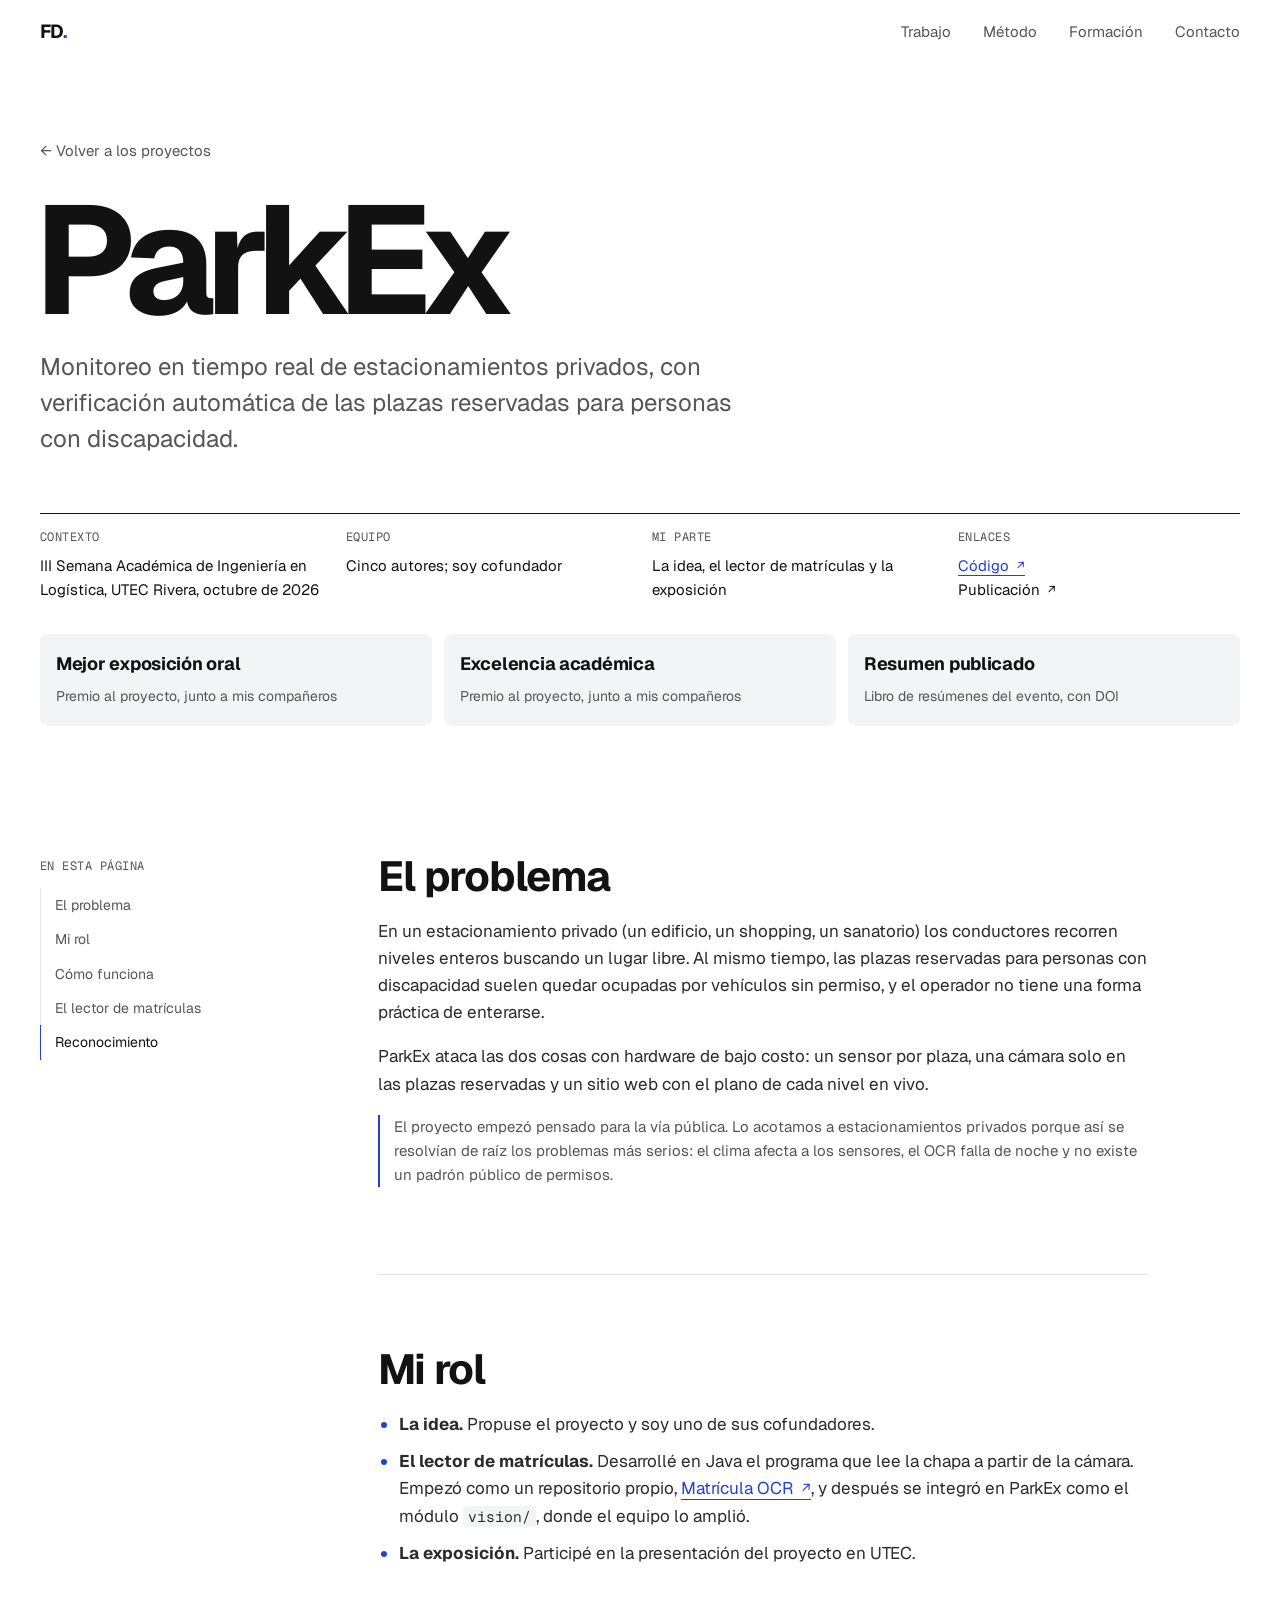
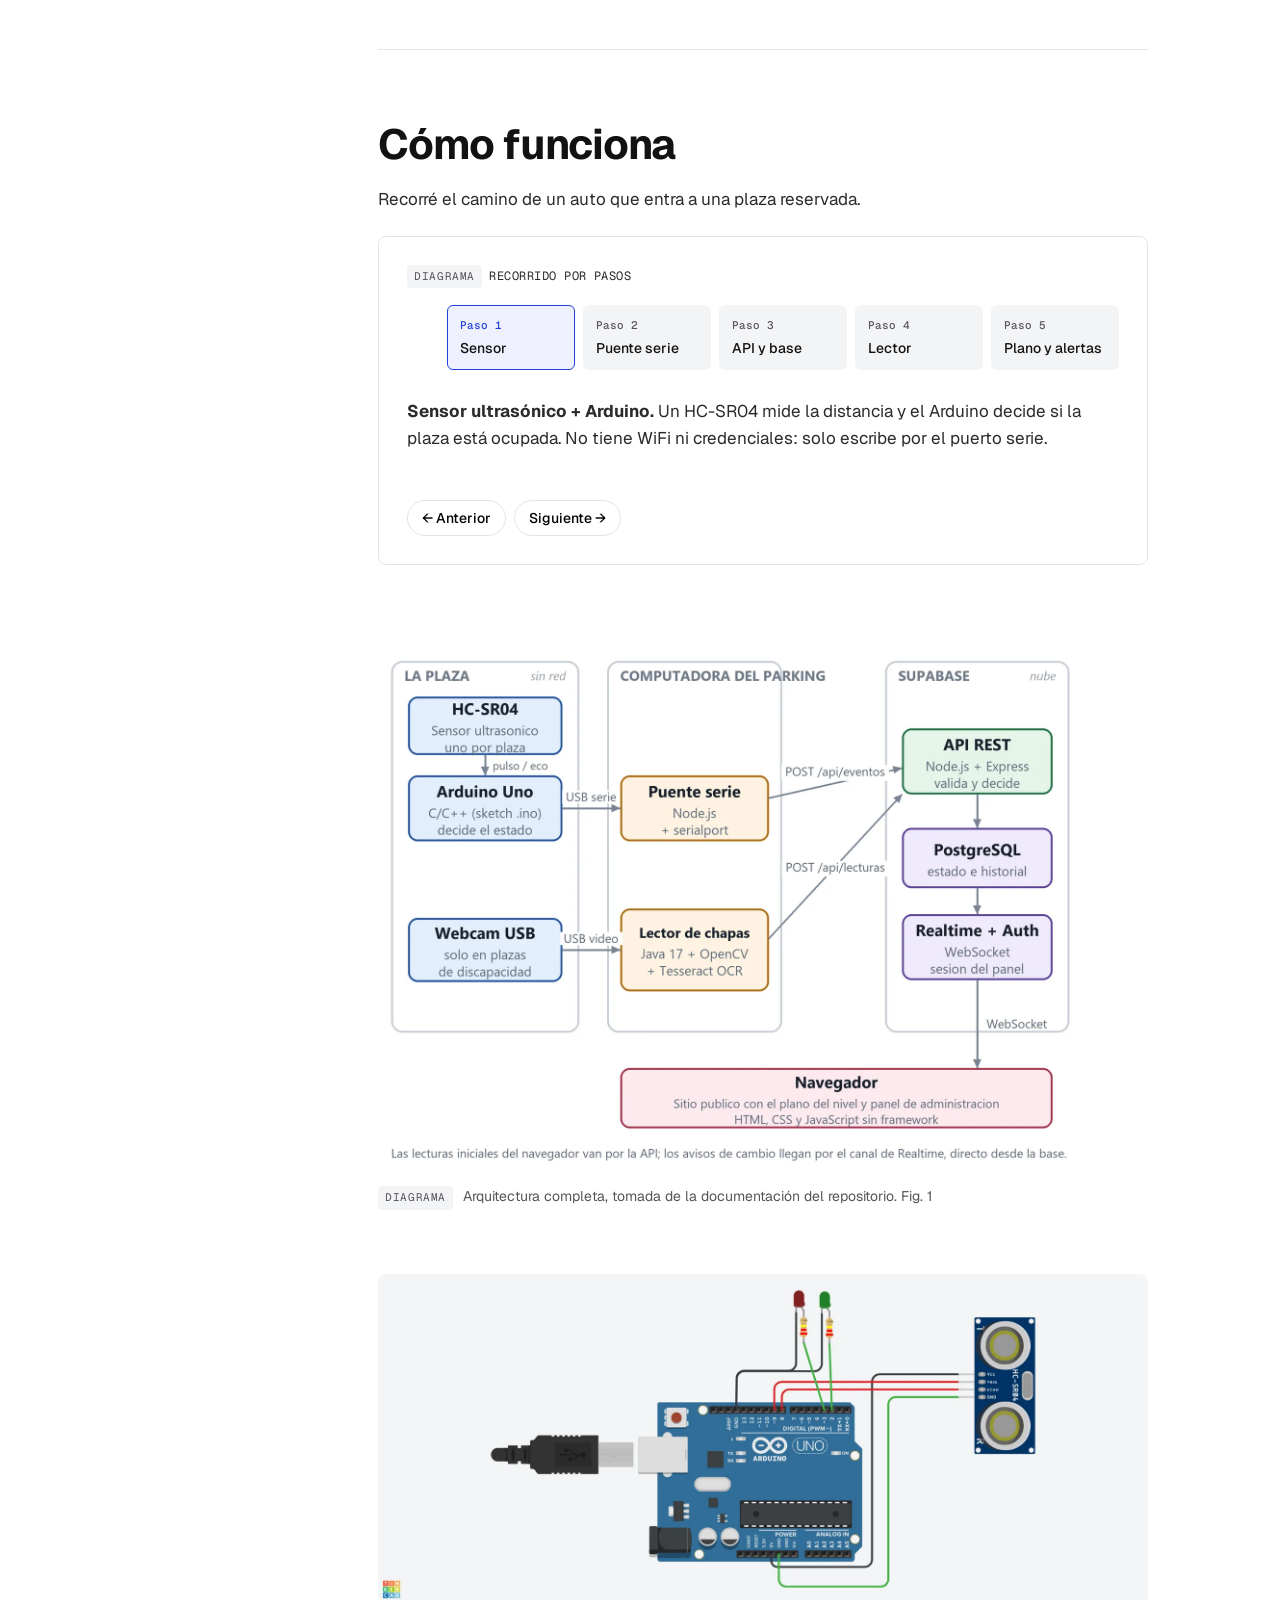
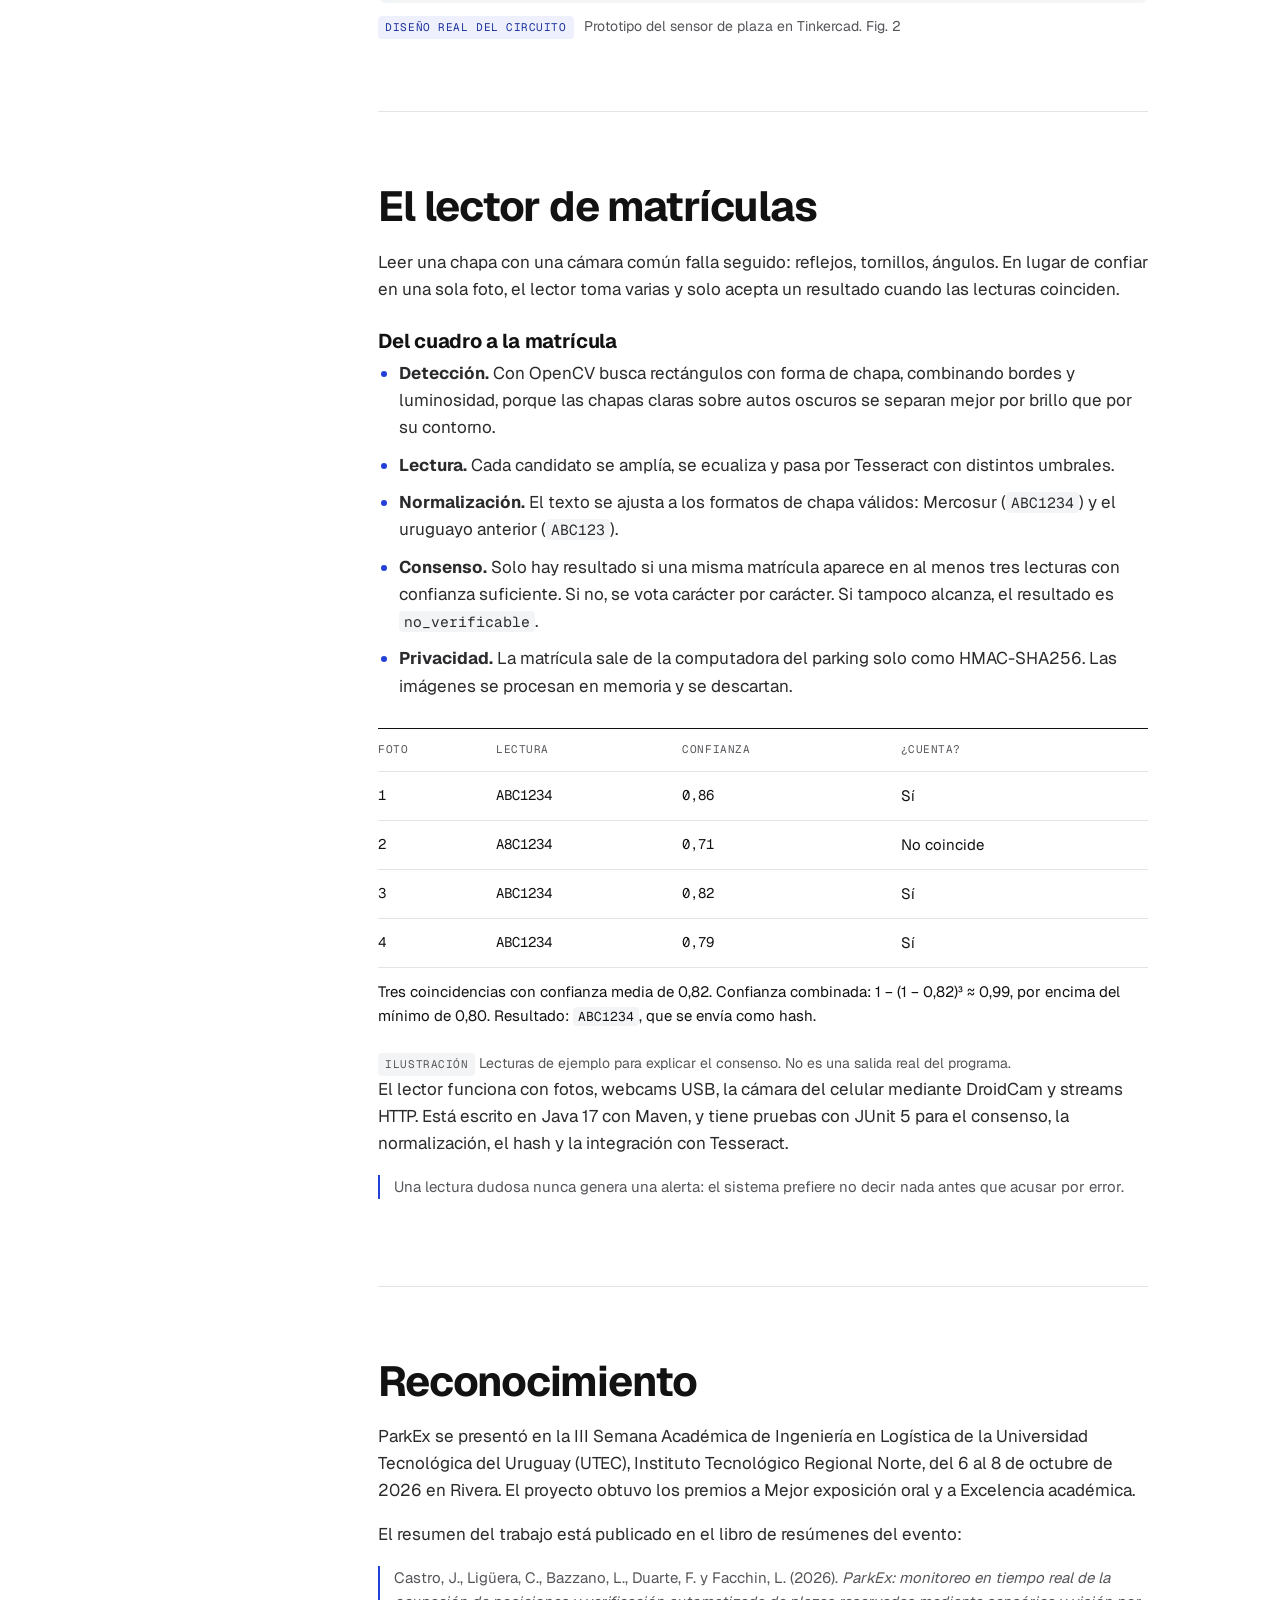
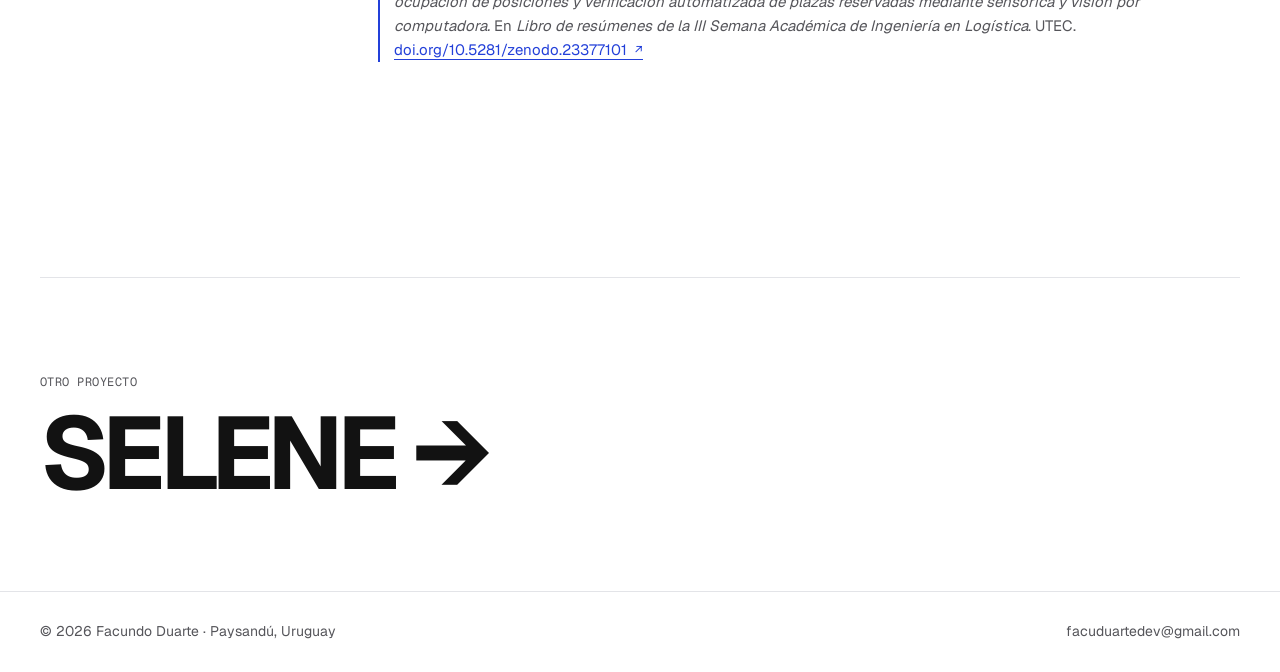
==== parkex/index.html @ a527d96a "Rediseño del portfolio con dirección "Estudio" - Portada nueva en blanco, tipografía Geist y acento " ====
<!doctype html>
<html lang="es">
<head>
  <meta charset="utf-8">
  <meta name="viewport" content="width=device-width, initial-scale=1">
  <title>ParkEx — Caso de estudio · Facundo Duarte</title>
  <meta name="description" content="ParkEx: monitoreo en tiempo real de estacionamientos y verificación de plazas reservadas con visión por computadora. Premiado en la III Semana Académica de Ingeniería en Logística de UTEC.">
  <link rel="canonical" href="https://facuduarte-dev.github.io/parkex/">
  <meta name="theme-color" content="#ffffff">

  <meta property="og:type" content="article">
  <meta property="og:locale" content="es_UY">
  <meta property="og:site_name" content="Facundo Duarte">
  <meta property="og:title" content="ParkEx — Caso de estudio">
  <meta property="og:description" content="Del sensor de la plaza al plano en vivo, con un lector de matrículas que no guarda matrículas.">
  <meta property="og:url" content="https://facuduarte-dev.github.io/parkex/">
  <meta property="og:image" content="https://facuduarte-dev.github.io/assets/img/og-image.jpg">
  <meta property="og:image:width" content="1200">
  <meta property="og:image:height" content="630">
  <meta name="twitter:card" content="summary_large_image">

  <link rel="icon" href="../assets/favicon.svg" type="image/svg+xml">
  <link rel="preconnect" href="https://fonts.googleapis.com">
  <link rel="preconnect" href="https://fonts.gstatic.com" crossorigin>
  <link rel="stylesheet" href="https://fonts.googleapis.com/css2?family=Geist:wght@400;500;700&family=Geist+Mono&display=swap">
  <link rel="stylesheet" href="../assets/css/estilos.css">
</head>
<body>
  <a class="saltar" href="#contenido">Saltar al contenido</a>

  <header class="cabecera">
    <div class="contenedor">
      <a class="marca" href="../" aria-label="Facundo Duarte, inicio">FD<span>.</span></a>
      <nav class="nav" aria-label="Principal">
        <a href="../#trabajo">Trabajo</a>
        <a href="../#metodo" class="opcional">Método</a>
        <a href="../#formacion" class="opcional">Formación</a>
        <a href="../#contacto">Contacto</a>
      </nav>
    </div>
  </header>

  <main id="contenido">
    <section class="caso-portada contenedor" aria-labelledby="titulo">
      <a class="volver" href="../#trabajo">← Volver a los proyectos</a>
      <h1 id="titulo">ParkEx</h1>
      <p class="bajada">Monitoreo en tiempo real de estacionamientos privados, con verificación automática de las plazas reservadas para personas con discapacidad.</p>

      <dl class="ficha">
        <div><dt class="mono">Contexto</dt><dd>III Semana Académica de Ingeniería en Logística, UTEC Rivera, octubre de 2026</dd></div>
        <div><dt class="mono">Equipo</dt><dd>Cinco autores; soy cofundador</dd></div>
        <div><dt class="mono">Mi parte</dt><dd>La idea, el lector de matrículas y la exposición</dd></div>
        <div><dt class="mono">Enlaces</dt><dd><a class="enlace enlace-acento externo" href="https://github.com/facuduarte-dev/ParkEx" rel="noopener">Código</a><br><a class="enlace externo" href="https://doi.org/10.5281/zenodo.23377101" rel="noopener">Publicación</a></dd></div>
      </dl>

      <div class="premios">
        <div><strong>Mejor exposición oral</strong><span>Premio al proyecto, junto a mis compañeros</span></div>
        <div><strong>Excelencia académica</strong><span>Premio al proyecto, junto a mis compañeros</span></div>
        <div><strong>Resumen publicado</strong><span>Libro de resúmenes del evento, con DOI</span></div>
      </div>
    </section>

    <div class="contenedor cuerpo seccion">
      <nav class="indice" aria-label="En esta página">
        <span class="mono">En esta página</span>
        <ol>
          <li><a href="#problema">El problema</a></li>
          <li><a href="#rol">Mi rol</a></li>
          <li><a href="#sistema">Cómo funciona</a></li>
          <li><a href="#lector">El lector de matrículas</a></li>
          <li><a href="#reconocimiento">Reconocimiento</a></li>
        </ol>
      </nav>

      <div class="texto">
        <section id="problema" aria-labelledby="h-problema">
          <h2 id="h-problema">El problema</h2>
          <p>En un estacionamiento privado (un edificio, un shopping, un sanatorio) los conductores recorren niveles enteros buscando un lugar libre. Al mismo tiempo, las plazas reservadas para personas con discapacidad suelen quedar ocupadas por vehículos sin permiso, y el operador no tiene una forma práctica de enterarse.</p>
          <p>ParkEx ataca las dos cosas con hardware de bajo costo: un sensor por plaza, una cámara solo en las plazas reservadas y un sitio web con el plano de cada nivel en vivo.</p>
          <p class="nota">El proyecto empezó pensado para la vía pública. Lo acotamos a estacionamientos privados porque así se resolvían de raíz los problemas más serios: el clima afecta a los sensores, el OCR falla de noche y no existe un padrón público de permisos.</p>
        </section>

        <section id="rol" aria-labelledby="h-rol">
          <h2 id="h-rol">Mi rol</h2>
          <ul>
            <li><strong>La idea.</strong> Propuse el proyecto y soy uno de sus cofundadores.</li>
            <li><strong>El lector de matrículas.</strong> Desarrollé en Java el programa que lee la chapa a partir de la cámara. Empezó como un repositorio propio, <a class="enlace enlace-acento externo" href="https://github.com/facuduarte-dev/matricula-ocr" rel="noopener">Matrícula OCR</a>, y después se integró en ParkEx como el módulo <code>vision/</code>, donde el equipo lo amplió.</li>
            <li><strong>La exposición.</strong> Participé en la presentación del proyecto en UTEC.</li>
          </ul>
        </section>

        <section id="sistema" aria-labelledby="h-sistema">
          <h2 id="h-sistema">Cómo funciona</h2>
          <p>Recorré el camino de un auto que entra a una plaza reservada.</p>

          <div class="recorrido" data-recorrido>
            <p class="mono" style="margin:0 0 12px"><span class="tipo">Diagrama</span> Recorrido por pasos</p>
            <ol class="recorrido-pasos">
              <li><button type="button" aria-pressed="true"><span>Paso 1</span>Sensor</button></li>
              <li><button type="button" aria-pressed="false"><span>Paso 2</span>Puente serie</button></li>
              <li><button type="button" aria-pressed="false"><span>Paso 3</span>API y base</button></li>
              <li><button type="button" aria-pressed="false"><span>Paso 4</span>Lector</button></li>
              <li><button type="button" aria-pressed="false"><span>Paso 5</span>Plano y alertas</button></li>
            </ol>
            <div class="recorrido-detalle" aria-live="polite">
              <div><p><strong>Sensor ultrasónico + Arduino.</strong> Un HC-SR04 mide la distancia y el Arduino decide si la plaza está ocupada. No tiene WiFi ni credenciales: solo escribe por el puerto serie.</p></div>
              <div><p><strong>Puente serie (Node.js).</strong> Una computadora del parking traduce cada línea del Arduino en una petición a la API. Toda la conectividad vive en esa única máquina.</p></div>
              <div><p><strong>API y Supabase.</strong> Una API en Express valida el evento y lo guarda en PostgreSQL. Supabase Realtime avisa al instante a los navegadores conectados.</p></div>
              <div><p><strong>Lector de matrículas (Java).</strong> Si la plaza es reservada, la cámara toma varias fotos, el lector busca la chapa, comprueba el distintivo de discapacidad y reporta solo un hash de la matrícula y el resultado.</p></div>
              <div><p><strong>Plano en vivo y alertas.</strong> El plano SVG del nivel se repinta sin recargar la página. Si el vehículo no tiene distintivo, aparece una alerta para que la revise una persona: el sistema no sanciona.</p></div>
            </div>
            <div class="recorrido-control" hidden>
              <button type="button" data-anterior>← Anterior</button>
              <button type="button" data-siguiente>Siguiente →</button>
            </div>
          </div>

          <figure class="figura">
            <div class="marco">
              <img src="../assets/img/parkex-arquitectura.webp" width="1600" height="1130" loading="lazy" alt="Diagrama de arquitectura de ParkEx con tres zonas: la plaza (sensor, Arduino y webcam), la computadora del parking (puente serie y lector de chapas) y Supabase (API REST, PostgreSQL, Realtime), conectadas al navegador.">
            </div>
            <figcaption><span class="tipo">Diagrama</span> Arquitectura completa, tomada de la documentación del repositorio. Fig. 1</figcaption>
          </figure>

          <figure class="figura">
            <div class="marco">
              <img src="../assets/img/parkex-tinkercad.webp" width="1600" height="684" loading="lazy" alt="Circuito en Tinkercad: un Arduino Uno conectado a un sensor ultrasónico HC-SR04 y a dos LED, uno rojo y uno verde.">
            </div>
            <figcaption><span class="tipo tipo-real">Diseño real del circuito</span> Prototipo del sensor de plaza en Tinkercad. Fig. 2</figcaption>
          </figure>
          <!-- Fotos reales del prototipo y de la exposición: pendientes de elegir con Facundo. -->
        </section>

        <section id="lector" aria-labelledby="h-lector">
          <h2 id="h-lector">El lector de matrículas</h2>
          <p>Leer una chapa con una cámara común falla seguido: reflejos, tornillos, ángulos. En lugar de confiar en una sola foto, el lector toma varias y solo acepta un resultado cuando las lecturas coinciden.</p>

          <h3>Del cuadro a la matrícula</h3>
          <ul>
            <li><strong>Detección.</strong> Con OpenCV busca rectángulos con forma de chapa, combinando bordes y luminosidad, porque las chapas claras sobre autos oscuros se separan mejor por brillo que por su contorno.</li>
            <li><strong>Lectura.</strong> Cada candidato se amplía, se ecualiza y pasa por Tesseract con distintos umbrales.</li>
            <li><strong>Normalización.</strong> El texto se ajusta a los formatos de chapa válidos: Mercosur (<code>ABC1234</code>) y el uruguayo anterior (<code>ABC123</code>).</li>
            <li><strong>Consenso.</strong> Solo hay resultado si una misma matrícula aparece en al menos tres lecturas con confianza suficiente. Si no, se vota carácter por carácter. Si tampoco alcanza, el resultado es <code>no_verificable</code>.</li>
            <li><strong>Privacidad.</strong> La matrícula sale de la computadora del parking solo como HMAC-SHA256. Las imágenes se procesan en memoria y se descartan.</li>
          </ul>

          <div class="desplazable">
            <table class="tabla">
              <caption><span class="tipo">Ilustración</span> Lecturas de ejemplo para explicar el consenso. No es una salida real del programa.</caption>
              <thead><tr><th>Foto</th><th>Lectura</th><th>Confianza</th><th>¿Cuenta?</th></tr></thead>
              <tbody>
                <tr><td class="num">1</td><td class="num">ABC1234</td><td class="num">0,86</td><td>Sí</td></tr>
                <tr><td class="num">2</td><td class="num">A8C1234</td><td class="num">0,71</td><td>No coincide</td></tr>
                <tr><td class="num">3</td><td class="num">ABC1234</td><td class="num">0,82</td><td>Sí</td></tr>
                <tr><td class="num">4</td><td class="num">ABC1234</td><td class="num">0,79</td><td>Sí</td></tr>
                <tr><td colspan="4">Tres coincidencias con confianza media de 0,82. Confianza combinada: 1 − (1 − 0,82)³ ≈ 0,99, por encima del mínimo de 0,80. Resultado: <code>ABC1234</code>, que se envía como hash.</td></tr>
              </tbody>
            </table>
          </div>

          <p>El lector funciona con fotos, webcams USB, la cámara del celular mediante DroidCam y streams HTTP. Está escrito en Java 17 con Maven, y tiene pruebas con JUnit 5 para el consenso, la normalización, el hash y la integración con Tesseract.</p>
          <p class="nota">Una lectura dudosa nunca genera una alerta: el sistema prefiere no decir nada antes que acusar por error.</p>
        </section>

        <section id="reconocimiento" aria-labelledby="h-reconocimiento">
          <h2 id="h-reconocimiento">Reconocimiento</h2>
          <p>ParkEx se presentó en la III Semana Académica de Ingeniería en Logística de la Universidad Tecnológica del Uruguay (UTEC), Instituto Tecnológico Regional Norte, del 6 al 8 de octubre de 2026 en Rivera. El proyecto obtuvo los premios a Mejor exposición oral y a Excelencia académica.</p>
          <p>El resumen del trabajo está publicado en el libro de resúmenes del evento:</p>
          <p class="nota">Castro, J., Ligüera, C., Bazzano, L., Duarte, F. y Facchin, L. (2026). <em>ParkEx: monitoreo en tiempo real de la ocupación de posiciones y verificación automatizada de plazas reservadas mediante sensórica y visión por computadora.</em> En <em>Libro de resúmenes de la III Semana Académica de Ingeniería en Logística</em>. UTEC. <a class="enlace enlace-acento externo" href="https://doi.org/10.5281/zenodo.23377101" rel="noopener">doi.org/10.5281/zenodo.23377101</a></p>
        </section>
      </div>
    </div>

    <div class="contenedor">
      <a class="siguiente" href="../selene/">
        <span class="mono">Otro proyecto</span>
        <strong>SELENE →</strong>
      </a>
    </div>
  </main>

  <footer class="pie">
    <div class="contenedor">
      <span>© <span id="anio">2026</span> Facundo Duarte · Paysandú, Uruguay</span>
      <a class="enlace" href="mailto:facuduartedev@gmail.com">facuduartedev@gmail.com</a>
    </div>
  </footer>

  <script src="../assets/js/main.js" defer></script>
</body>
</html>
---- assets/css/estilos.css ----
/* Portfolio de Facundo Duarte — dirección "Estudio".
   Blanco, tipografía grotesca fuerte, un solo acento (cobalto). */

:root {
  --papel: #ffffff;
  --gris-claro: #f3f4f6;
  --filete: #e3e4e8;
  --texto-2: #55555a;
  --tinta: #121212;
  --acento: #2340d9;
  --acento-suave: #eef1fd;

  --sans: "Geist", ui-sans-serif, system-ui, -apple-system, "Segoe UI", sans-serif;
  --mono: "Geist Mono", ui-monospace, "SFMono-Regular", Consolas, monospace;

  --ancho: 1240px;
  --gutter: clamp(16px, 4vw, 40px);
  --radio: 8px;
  --rapido: 160ms;
}

*, *::before, *::after { box-sizing: border-box; }
html { -webkit-text-size-adjust: 100%; scroll-padding-top: 88px; }
@media (prefers-reduced-motion: no-preference) { html { scroll-behavior: smooth; } }

body {
  margin: 0;
  background: var(--papel);
  color: var(--tinta);
  font: 400 17px/1.6 var(--sans);
  text-rendering: optimizeLegibility;
  -webkit-font-smoothing: antialiased;
}

img { display: block; max-width: 100%; height: auto; }
a { color: inherit; }
p { margin: 0 0 1em; }
h1, h2, h3 { margin: 0; font-weight: 700; letter-spacing: -0.03em; line-height: 1.05; }
ul { margin: 0; padding: 0; }

:focus-visible { outline: 2px solid var(--acento); outline-offset: 3px; border-radius: 2px; }

.saltar {
  position: absolute; left: var(--gutter); top: -60px; z-index: 50;
  background: var(--tinta); color: #fff; padding: 10px 14px; border-radius: var(--radio);
  text-decoration: none; font-size: 14px;
}
.saltar:focus { top: 12px; }

.visualmente-oculto {
  position: absolute !important; width: 1px; height: 1px; padding: 0; margin: -1px;
  overflow: hidden; clip: rect(0 0 0 0); white-space: nowrap; border: 0;
}

.contenedor { width: min(var(--ancho), 100% - 2 * var(--gutter)); margin-inline: auto; }

/* ---------- Etiquetas y enlaces ---------- */

.mono { font-family: var(--mono); font-size: 12px; letter-spacing: 0.04em; text-transform: uppercase; color: var(--texto-2); }

.enlace {
  text-decoration: none;
  background: linear-gradient(currentColor, currentColor) 0 100% / 0 1px no-repeat;
  transition: background-size var(--rapido) ease, color var(--rapido) ease;
  padding-bottom: 1px;
}
.enlace:hover, .enlace:focus-visible { background-size: 100% 1px; color: var(--acento); }
.enlace-acento { color: var(--acento); background-size: 100% 1px; }
.externo::after { content: " ↗"; font-family: var(--mono); font-size: 0.85em; }

.boton {
  display: inline-flex; align-items: center; gap: 10px;
  background: var(--tinta); color: #fff; text-decoration: none;
  font: 500 15px/1 var(--sans); padding: 14px 20px; border-radius: 999px; border: 0;
  cursor: pointer; transition: background-color var(--rapido) ease;
}
.boton:hover, .boton:focus-visible { background: var(--acento); }
.boton-claro { background: transparent; color: var(--tinta); box-shadow: inset 0 0 0 1px var(--filete); }
.boton-claro:hover, .boton-claro:focus-visible { background: var(--gris-claro); color: var(--tinta); }

/* Etiqueta que dice qué tipo de imagen es: captura real, diagrama, etc. */
.tipo {
  display: inline-block; font-family: var(--mono); font-size: 11px; letter-spacing: 0.05em;
  text-transform: uppercase; padding: 3px 7px; border-radius: 4px;
  background: var(--gris-claro); color: var(--texto-2);
}
.tipo-real { background: var(--acento-suave); color: #1a2f9e; }

/* ---------- Cabecera ---------- */

.cabecera {
  position: sticky; top: 0; z-index: 20;
  background: rgba(255, 255, 255, 0.92);
  backdrop-filter: saturate(1.4) blur(10px);
  border-bottom: 1px solid transparent;
  transition: border-color var(--rapido) ease;
}
.cabecera.con-borde { border-color: var(--filete); }
.cabecera .contenedor { display: flex; align-items: center; justify-content: space-between; height: 64px; }
.marca { font-weight: 700; letter-spacing: -0.04em; font-size: 19px; text-decoration: none; }
.marca span { color: var(--acento); }
.nav { display: flex; gap: clamp(14px, 3vw, 32px); font-size: 15px; }
.nav a { text-decoration: none; color: var(--texto-2); transition: color var(--rapido) ease; }
.nav a:hover, .nav a:focus-visible, .nav a[aria-current="page"] { color: var(--tinta); }

/* ---------- Portada ---------- */

.portada { padding-top: clamp(40px, 8vw, 96px); }
.portada h1 {
  font-size: clamp(64px, 15.5vw, 212px);
  line-height: 0.86; letter-spacing: -0.065em; font-weight: 700;
  margin-left: -0.04em;
}
.portada h1 .punto { color: var(--acento); }

.portada-pie {
  display: grid; grid-template-columns: minmax(0, 4fr) minmax(0, 8fr);
  gap: clamp(24px, 4vw, 56px); align-items: start;
  margin-top: clamp(28px, 4vw, 48px);
}
.bajada { font-size: clamp(18px, 1.6vw, 21px); line-height: 1.5; color: var(--texto-2); max-width: 30ch; }
.bajada strong { color: var(--tinta); font-weight: 500; }
.portada-acciones { display: flex; flex-wrap: wrap; gap: 10px; margin-top: 24px; }

.destacada { text-decoration: none; display: block; }
.destacada figure { margin: 0; }
.destacada .marco { overflow: hidden; border-radius: var(--radio); background: #0b0d12; }
.destacada img { width: 100%; aspect-ratio: 16 / 9; object-fit: cover; transition: transform 400ms ease; }
.destacada:hover img { transform: scale(1.015); }
.destacada figcaption {
  display: flex; justify-content: space-between; gap: 12px; flex-wrap: wrap;
  margin-top: 12px; align-items: center;
}
.destacada .ver { color: var(--acento); font-family: var(--mono); font-size: 12px; letter-spacing: 0.04em; text-transform: uppercase; }

/* ---------- Secciones ---------- */

.seccion { padding-block: clamp(72px, 10vw, 140px); }
.seccion + .seccion { border-top: 1px solid var(--filete); }
.seccion-cabeza {
  display: grid; grid-template-columns: minmax(0, 4fr) minmax(0, 8fr);
  gap: clamp(24px, 4vw, 56px); margin-bottom: clamp(40px, 6vw, 72px); align-items: baseline;
}
.seccion-cabeza h2 { font-size: clamp(36px, 5.2vw, 72px); }
.seccion-cabeza p { color: var(--texto-2); font-size: 18px; max-width: 52ch; margin: 0; }

/* ---------- Proyectos ---------- */

.proyecto {
  display: grid; grid-template-columns: minmax(0, 4fr) minmax(0, 8fr);
  gap: clamp(24px, 4vw, 56px); padding-block: clamp(36px, 5vw, 64px);
  border-top: 1px solid var(--filete);
}
.proyecto:first-of-type { border-top: 0; padding-top: 0; }
.proyecto-num { display: block; margin-bottom: 14px; }
.proyecto h3 { font-size: clamp(34px, 4.4vw, 60px); margin-bottom: 14px; }
.proyecto h3 a { text-decoration: none; }
.proyecto h3 a:hover { color: var(--acento); }
.proyecto .resumen { color: var(--texto-2); font-size: 18px; }
.datos { list-style: none; margin: 22px 0 26px; font-size: 15px; }
.datos li { display: grid; grid-template-columns: 92px 1fr; gap: 12px; padding: 8px 0; border-top: 1px solid var(--filete); }
.datos li:last-child { border-bottom: 1px solid var(--filete); }
.datos span:first-child { color: var(--texto-2); }
.acciones { display: flex; flex-wrap: wrap; gap: 8px 20px; font-size: 15px; }

.proyecto figure { margin: 0; }
.proyecto .marco { border-radius: var(--radio); overflow: hidden; background: var(--gris-claro); }
.proyecto .marco img { width: 100%; aspect-ratio: 16 / 10; object-fit: cover; }
.proyecto .marco.contener img { object-fit: contain; background: #fff; padding: 4%; }
.proyecto figcaption { display: flex; gap: 10px; align-items: center; flex-wrap: wrap; margin-top: 10px; font-size: 14px; color: var(--texto-2); }

.dupla { display: grid; grid-template-columns: minmax(0, 3fr) minmax(0, 1fr); gap: 12px; align-items: end; }
.dupla .marco img { aspect-ratio: auto; }

.otros { list-style: none; margin-top: clamp(40px, 6vw, 64px); border-top: 1px solid var(--tinta); }
.otros li {
  display: grid; grid-template-columns: minmax(0, 4fr) minmax(0, 6fr) auto;
  gap: 16px 24px; padding: 18px 0; border-bottom: 1px solid var(--filete); align-items: baseline;
}
.otros strong { font-weight: 500; font-size: 19px; letter-spacing: -0.01em; }
.otros span { color: var(--texto-2); font-size: 15px; }

/* ---------- Método ---------- */

.metodo { display: grid; grid-template-columns: repeat(2, minmax(0, 1fr)); gap: 0 clamp(24px, 4vw, 56px); }
.metodo article { padding: 26px 0; border-top: 1px solid var(--filete); }
.metodo h3 { font-size: 22px; letter-spacing: -0.02em; margin-bottom: 10px; }
.metodo p { color: var(--texto-2); margin: 0; }

.stack { margin-top: clamp(48px, 7vw, 88px); }
.stack h3 { font-size: 22px; letter-spacing: -0.02em; margin-bottom: 18px; }
.stack table { width: 100%; border-collapse: collapse; font-size: 16px; }
.stack th, .stack td { text-align: left; padding: 14px 12px 14px 0; border-top: 1px solid var(--filete); vertical-align: top; }
.stack th { font-weight: 500; width: 26%; }
.stack td:last-child { color: var(--texto-2); }

/* ---------- Formación ---------- */

.linea { list-style: none; border-top: 1px solid var(--tinta); }
.linea li {
  display: grid; grid-template-columns: minmax(0, 2fr) minmax(0, 5fr) minmax(0, 5fr);
  gap: 12px 24px; padding: 22px 0; border-bottom: 1px solid var(--filete);
}
.linea strong { font-weight: 500; font-size: 19px; letter-spacing: -0.01em; display: block; }
.linea p { color: var(--texto-2); margin: 0; font-size: 16px; }

/* ---------- Contacto ---------- */

.contacto h2 { font-size: clamp(44px, 9vw, 128px); letter-spacing: -0.06em; line-height: 0.92; }
.contacto h2 span { color: var(--acento); }
.contacto-fila { display: flex; flex-wrap: wrap; gap: 14px 28px; align-items: center; margin-top: clamp(28px, 4vw, 44px); font-size: 18px; }
.correo { font-size: clamp(20px, 2.6vw, 30px); font-weight: 500; letter-spacing: -0.02em; text-decoration: none; }
.correo:hover { color: var(--acento); }
.aviso { font-family: var(--mono); font-size: 12px; color: var(--acento); min-width: 7ch; }

.pie { border-top: 1px solid var(--filete); padding-block: 28px; font-size: 14px; color: var(--texto-2); }
.pie .contenedor { display: flex; justify-content: space-between; gap: 12px; flex-wrap: wrap; }

/* ---------- Casos de estudio ---------- */

.caso-portada { padding-top: clamp(32px, 6vw, 72px); }
.volver { font-size: 15px; text-decoration: none; color: var(--texto-2); }
.volver:hover { color: var(--acento); }
.caso-portada h1 { font-size: clamp(56px, 12vw, 168px); letter-spacing: -0.065em; line-height: 0.88; margin: 28px 0 22px -0.04em; }
.caso-portada .bajada { max-width: 46ch; font-size: clamp(19px, 1.9vw, 24px); }

.ficha {
  display: grid; grid-template-columns: repeat(4, minmax(0, 1fr)); gap: 0 24px;
  margin-top: clamp(32px, 5vw, 56px); border-top: 1px solid var(--tinta);
}
.ficha div { padding: 14px 0; }
.ficha dt { margin-bottom: 6px; }
.ficha dd { margin: 0; font-size: 15px; }

.figura { margin: clamp(32px, 5vw, 64px) 0 0; }
.figura .marco { border-radius: var(--radio); overflow: hidden; background: var(--gris-claro); }
.figura figcaption { display: flex; gap: 10px; align-items: baseline; flex-wrap: wrap; margin-top: 12px; font-size: 14px; color: var(--texto-2); }
.figura-doble { display: grid; grid-template-columns: repeat(2, minmax(0, 1fr)); gap: 12px; }

.cuerpo { display: grid; grid-template-columns: minmax(0, 3fr) minmax(0, 9fr); gap: clamp(24px, 4vw, 56px); }
.indice { position: sticky; top: 96px; align-self: start; font-size: 14px; }
.indice ol { list-style: none; padding: 0; margin: 12px 0 0; border-left: 1px solid var(--filete); }
.indice a { display: block; padding: 6px 0 6px 14px; margin-left: -1px; text-decoration: none; color: var(--texto-2); border-left: 1px solid transparent; transition: color var(--rapido) ease, border-color var(--rapido) ease; }
.indice a:hover, .indice a.activo { color: var(--tinta); border-color: var(--acento); }

.texto { max-width: 70ch; }
.texto section { padding-block: clamp(40px, 6vw, 72px); border-top: 1px solid var(--filete); }
.texto section:first-child { border-top: 0; padding-top: 0; }
.texto h2 { font-size: clamp(28px, 3.4vw, 42px); margin-bottom: 20px; }
.texto h3 { font-size: 20px; letter-spacing: -0.015em; margin: 28px 0 8px; }
.texto p, .texto li { color: #2b2b2e; }
.texto ul { padding-left: 1.2em; }
.texto li { margin-bottom: 0.6em; }
.texto li::marker { color: var(--acento); }
.texto .nota { font-size: 15px; color: var(--texto-2); border-left: 2px solid var(--acento); padding-left: 14px; }
.texto code { font-family: var(--mono); font-size: 0.86em; background: var(--gris-claro); padding: 1px 5px; border-radius: 4px; }

.tabla { width: 100%; border-collapse: collapse; font-size: 15px; margin-top: 18px; }
.tabla caption { text-align: left; caption-side: bottom; padding-top: 12px; font-size: 14px; color: var(--texto-2); }
.tabla th, .tabla td { text-align: left; padding: 12px 14px 12px 0; border-top: 1px solid var(--filete); vertical-align: top; }
.tabla thead th { font-family: var(--mono); font-size: 11px; letter-spacing: 0.05em; text-transform: uppercase; color: var(--texto-2); font-weight: 400; border-top: 1px solid var(--tinta); }
.tabla tbody tr { transition: background-color var(--rapido) ease; }
.tabla tbody tr:hover { background: var(--gris-claro); }
.tabla .num { font-family: var(--mono); font-size: 14px; white-space: nowrap; }
.desplazable { overflow-x: auto; }

/* Diagrama por pasos de ParkEx */
.recorrido { margin-top: 22px; border: 1px solid var(--filete); border-radius: var(--radio); padding: clamp(16px, 3vw, 28px); }
.recorrido-pasos { list-style: none; display: grid; grid-template-columns: repeat(5, minmax(0, 1fr)); gap: 8px; }
.recorrido-pasos button {
  width: 100%; height: 100%; text-align: left; font: 500 14px/1.3 var(--sans); color: var(--tinta);
  background: var(--gris-claro); border: 1px solid transparent; border-radius: 6px; padding: 12px; cursor: pointer;
  transition: background-color var(--rapido) ease, border-color var(--rapido) ease;
}
.recorrido-pasos button span { display: block; font-family: var(--mono); font-size: 11px; color: var(--texto-2); margin-bottom: 6px; }
.recorrido-pasos button[aria-pressed="true"] { background: var(--acento-suave); border-color: var(--acento); }
.recorrido-pasos button[aria-pressed="true"] span { color: var(--acento); }
.recorrido-detalle { margin-top: 18px; min-height: 5.2em; }
.recorrido-detalle p { margin: 0 0 6px; }
.recorrido-control { display: flex; gap: 8px; margin-top: 14px; }
.recorrido-control button { font: 500 14px/1 var(--sans); padding: 10px 14px; border-radius: 999px; border: 1px solid var(--filete); background: #fff; cursor: pointer; }
.recorrido-control button:hover { border-color: var(--tinta); }

.premios { display: grid; grid-template-columns: repeat(3, minmax(0, 1fr)); gap: 12px; margin-top: 18px; }
.premios div { background: var(--gris-claro); border-radius: var(--radio); padding: 16px; }
.premios strong { display: block; font-size: 18px; letter-spacing: -0.015em; margin-bottom: 4px; }
.premios span { font-size: 14px; color: var(--texto-2); }

.siguiente { display: block; text-decoration: none; padding-block: clamp(48px, 7vw, 96px); border-top: 1px solid var(--filete); }
.siguiente strong { display: block; font-size: clamp(40px, 8vw, 110px); letter-spacing: -0.06em; line-height: 0.95; margin-top: 10px; transition: color var(--rapido) ease; }
.siguiente:hover strong { color: var(--acento); }

/* ---------- Responsive ---------- */

@media (max-width: 900px) {
  .portada-pie, .seccion-cabeza, .proyecto, .cuerpo { grid-template-columns: minmax(0, 1fr); }
  .indice { display: none; }
  .metodo { grid-template-columns: minmax(0, 1fr); }
  .ficha { grid-template-columns: repeat(2, minmax(0, 1fr)); }
  .linea li { grid-template-columns: minmax(0, 1fr); gap: 4px; }
  .otros li { grid-template-columns: minmax(0, 1fr); gap: 4px; }
  .recorrido-pasos { grid-template-columns: repeat(2, minmax(0, 1fr)); }
  .premios { grid-template-columns: minmax(0, 1fr); }
  .bajada { max-width: 40ch; }
}

@media (max-width: 560px) {
  body { font-size: 16px; }
  .nav { gap: 14px; font-size: 14px; }
  .nav .opcional { display: none; }
  .figura-doble, .dupla { grid-template-columns: minmax(0, 1fr); }
  .stack th { width: 34%; }
}

@media print {
  .cabecera, .indice, .recorrido-control, .saltar { display: none; }
}
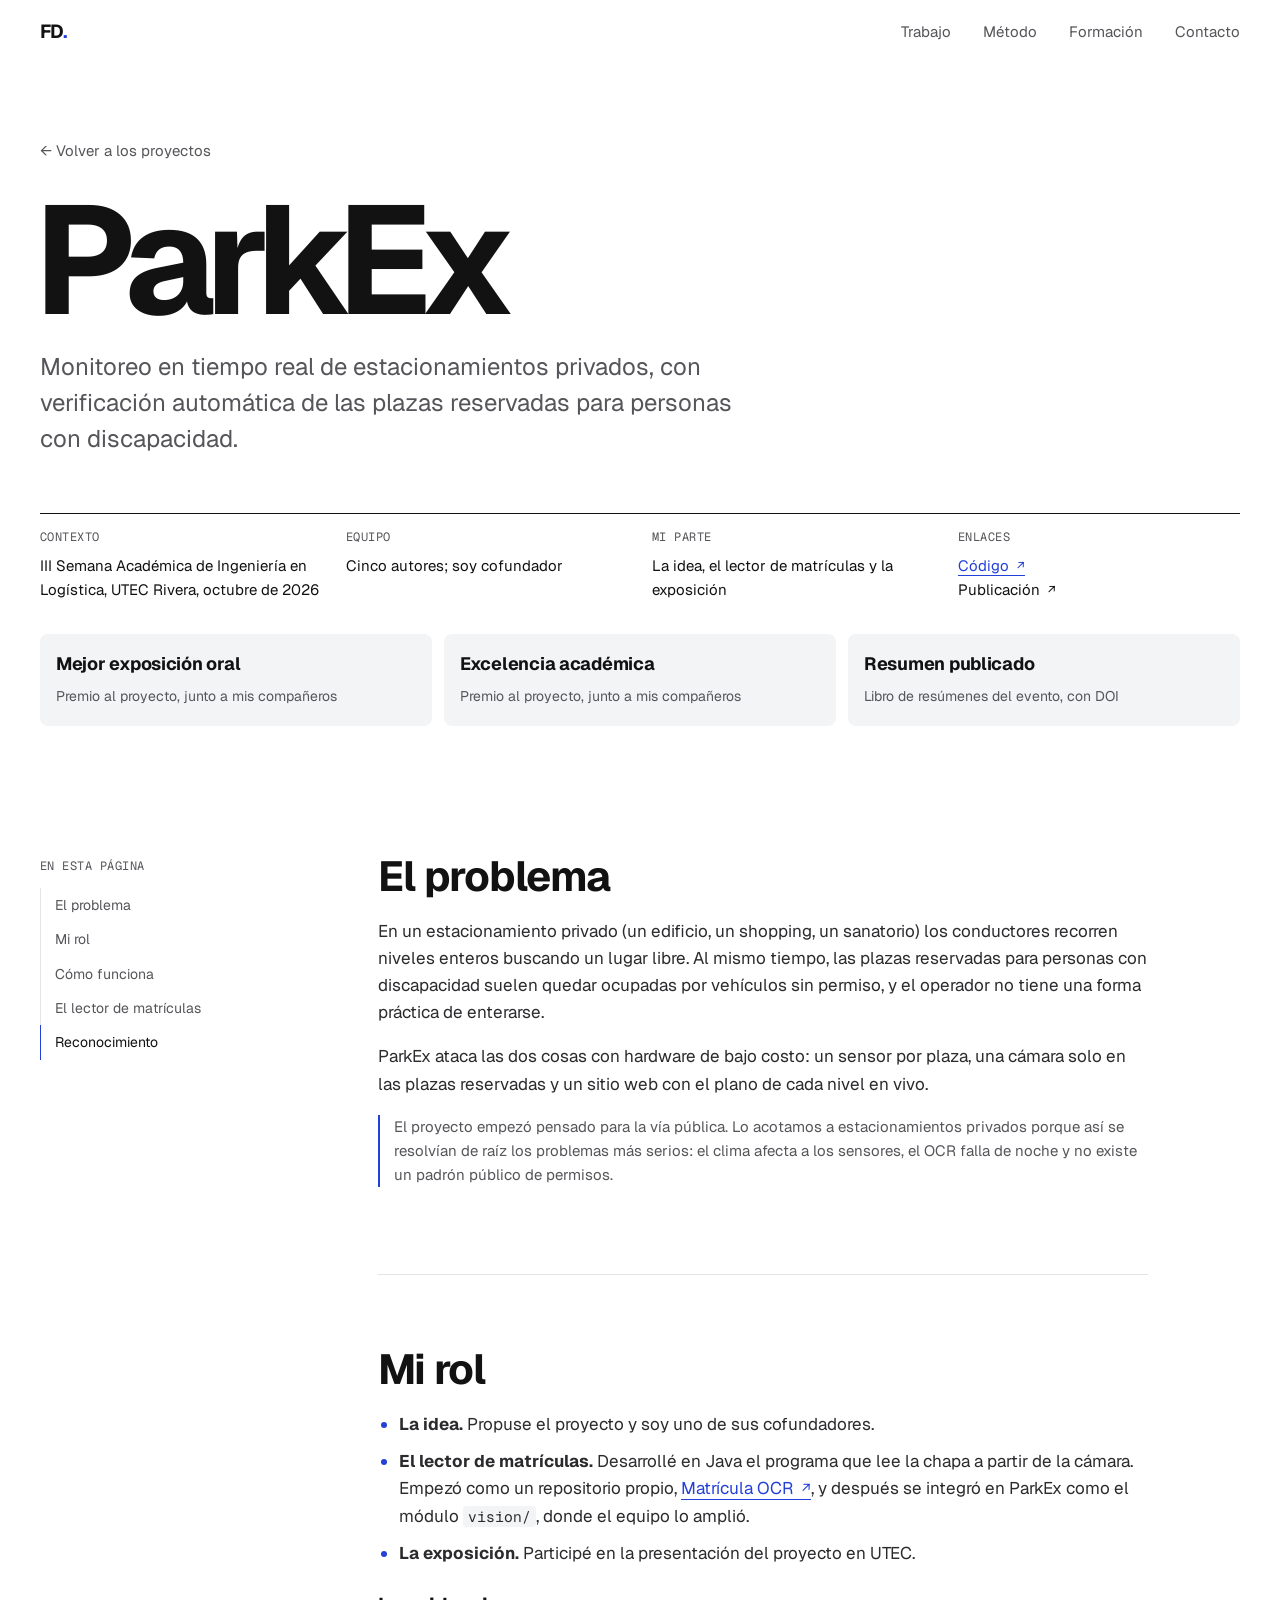
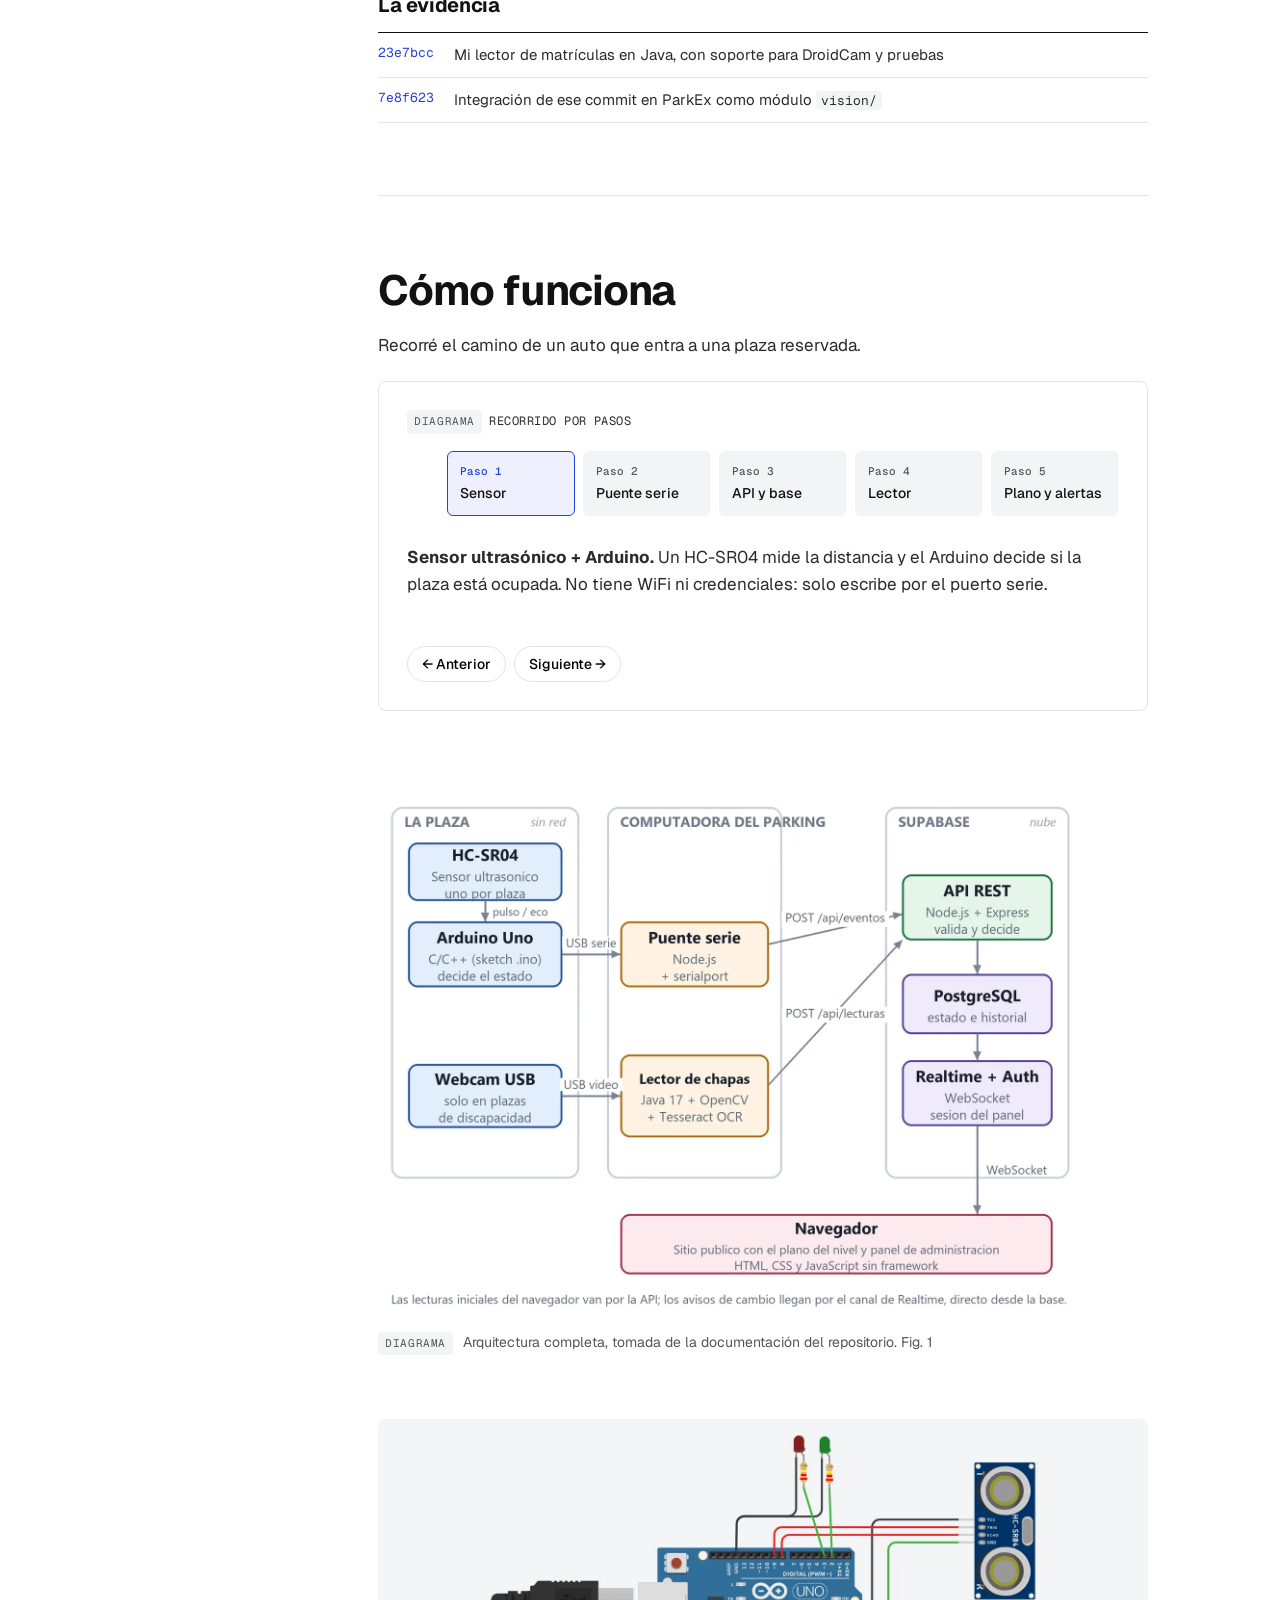
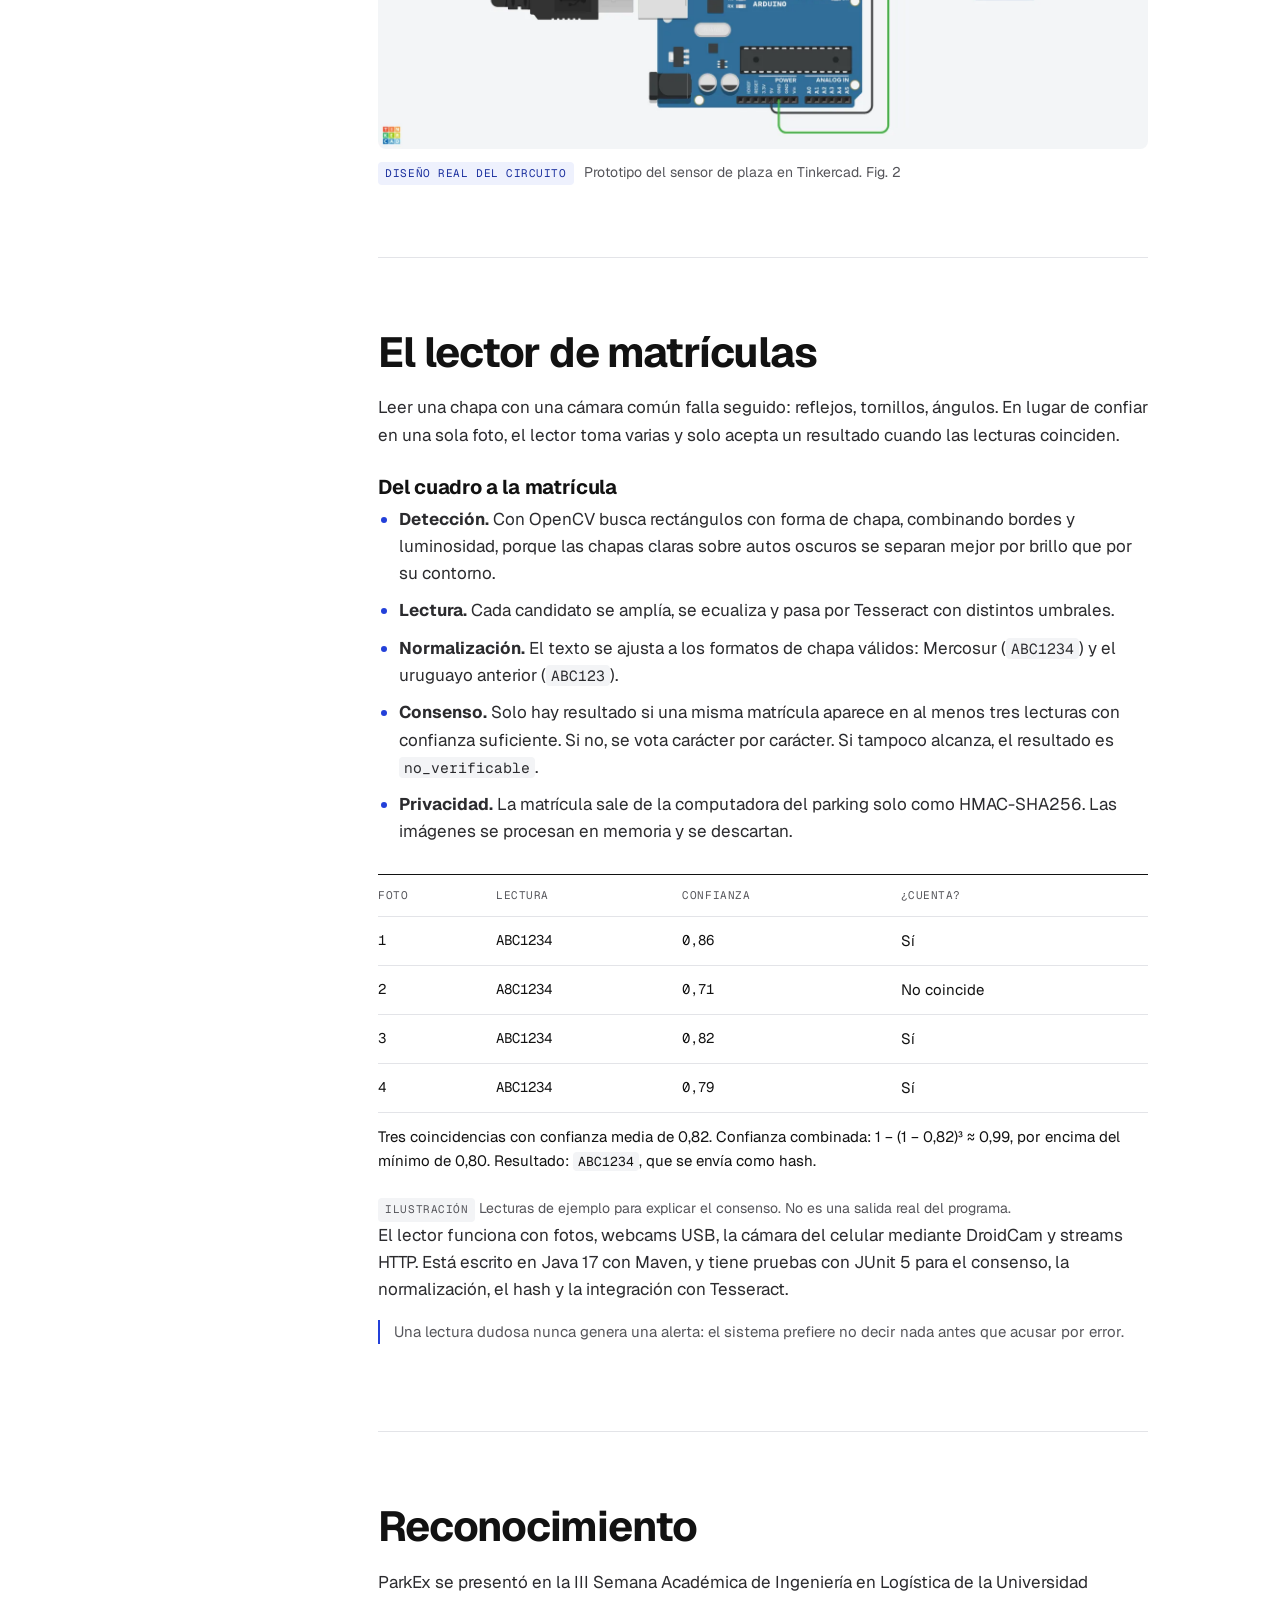
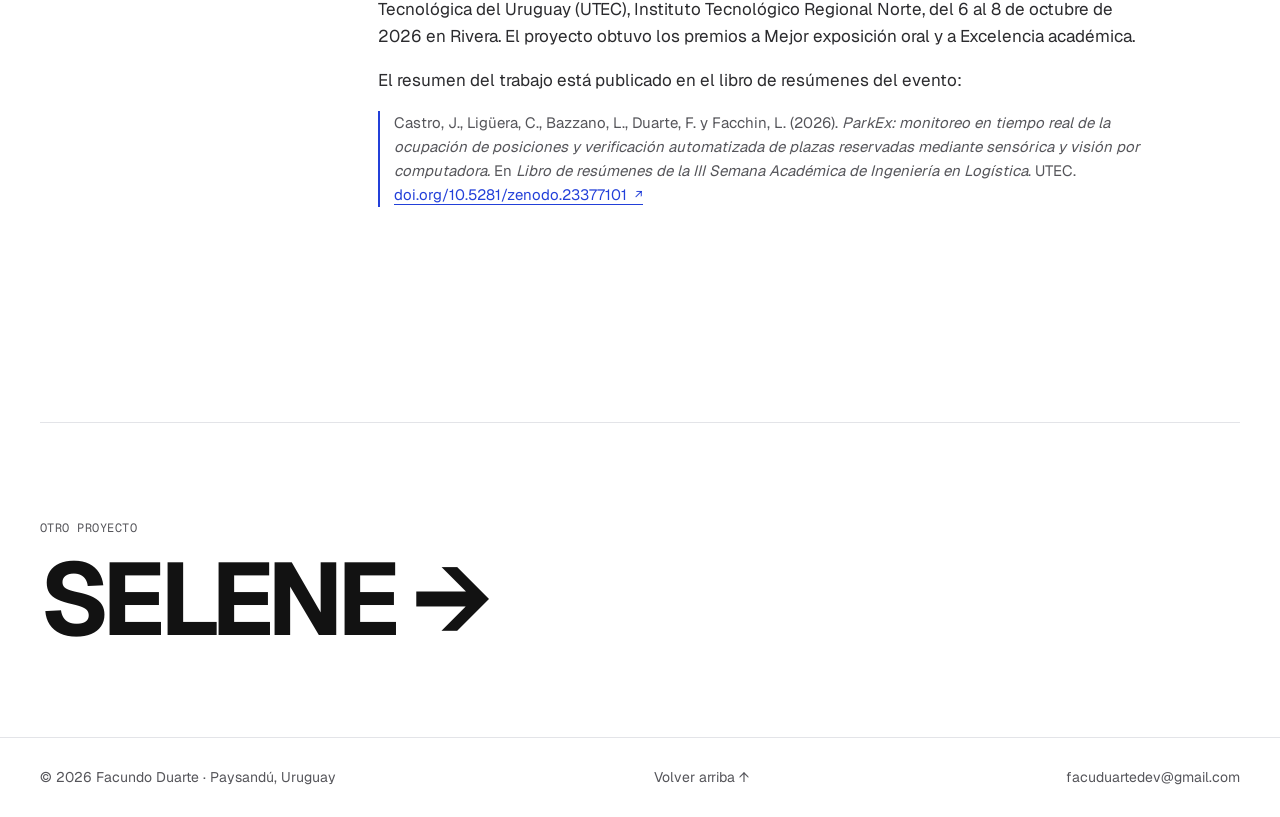
==== commit 9e6bbd79: "Portfolio: visor de proyectos, evidencia enlazada y demo real - Portada: estado de búsqueda, visor c" ====
--- a/parkex/index.html
+++ b/parkex/index.html
@@ -14,7 +14,7 @@
   <meta property="og:title" content="ParkEx — Caso de estudio">
   <meta property="og:description" content="Del sensor de la plaza al plano en vivo, con un lector de matrículas que no guarda matrículas.">
   <meta property="og:url" content="https://facuduarte-dev.github.io/parkex/">
-  <meta property="og:image" content="https://facuduarte-dev.github.io/assets/img/og-image.jpg">
+  <meta property="og:image" content="https://facuduarte-dev.github.io/assets/img/og-parkex.jpg">
   <meta property="og:image:width" content="1200">
   <meta property="og:image:height" content="630">
   <meta name="twitter:card" content="summary_large_image">
@@ -86,6 +86,12 @@
             <li><strong>La idea.</strong> Propuse el proyecto y soy uno de sus cofundadores.</li>
             <li><strong>El lector de matrículas.</strong> Desarrollé en Java el programa que lee la chapa a partir de la cámara. Empezó como un repositorio propio, <a class="enlace enlace-acento externo" href="https://github.com/facuduarte-dev/matricula-ocr" rel="noopener">Matrícula OCR</a>, y después se integró en ParkEx como el módulo <code>vision/</code>, donde el equipo lo amplió.</li>
             <li><strong>La exposición.</strong> Participé en la presentación del proyecto en UTEC.</li>
+          </ul>
+
+          <h3>La evidencia</h3>
+          <ul class="evidencia">
+            <li><a class="num" href="https://github.com/facuduarte-dev/matricula-ocr/commit/23e7bcc82f0e1636971b12cc593cadf91d06e3c0" rel="noopener">23e7bcc</a><a href="https://github.com/facuduarte-dev/matricula-ocr/commit/23e7bcc82f0e1636971b12cc593cadf91d06e3c0" rel="noopener">Mi lector de matrículas en Java, con soporte para DroidCam y pruebas</a></li>
+            <li><a class="num" href="https://github.com/facuduarte-dev/ParkEx/commit/7e8f6235c01ff23e210a376a12b84738fc336b1d" rel="noopener">7e8f623</a><a href="https://github.com/facuduarte-dev/ParkEx/commit/7e8f6235c01ff23e210a376a12b84738fc336b1d" rel="noopener">Integración de ese commit en ParkEx como módulo <code>vision/</code></a></li>
           </ul>
         </section>
 
@@ -182,6 +188,7 @@
   <footer class="pie">
     <div class="contenedor">
       <span>© <span id="anio">2026</span> Facundo Duarte · Paysandú, Uruguay</span>
+      <a class="arriba" href="#contenido">Volver arriba ↑</a>
       <a class="enlace" href="mailto:facuduartedev@gmail.com">facuduartedev@gmail.com</a>
     </div>
   </footer>
--- a/assets/css/estilos.css
+++ b/assets/css/estilos.css
@@ -132,6 +132,67 @@
   margin-top: 12px; align-items: center;
 }
 .destacada .ver { color: var(--acento); font-family: var(--mono); font-size: 12px; letter-spacing: 0.04em; text-transform: uppercase; }
+
+.estado { display: flex; align-items: center; gap: 10px; margin: 0 0 clamp(20px, 3vw, 32px); }
+.punto-estado { width: 8px; height: 8px; border-radius: 50%; background: var(--acento); flex: none; }
+
+/* Visor de proyectos de la portada */
+.visor-pestanas { display: flex; gap: 6px; margin-bottom: 12px; flex-wrap: wrap; }
+.visor-pestanas button {
+  font: 500 14px/1 var(--sans); color: var(--texto-2); background: transparent;
+  border: 1px solid var(--filete); border-radius: 999px; padding: 9px 14px; cursor: pointer;
+  transition: color var(--rapido) ease, border-color var(--rapido) ease, background-color var(--rapido) ease;
+}
+.visor-pestanas button span { font-family: var(--mono); font-size: 11px; margin-right: 7px; color: var(--texto-2); }
+.visor-pestanas button:hover { color: var(--tinta); border-color: var(--tinta); }
+.visor-pestanas button[aria-pressed="true"] { background: var(--tinta); border-color: var(--tinta); color: #fff; }
+.visor-pestanas button[aria-pressed="true"] span { color: #b9c3ff; }
+.visor .marco.contener { background: #fff; box-shadow: inset 0 0 0 1px var(--filete); }
+.visor .marco.contener img { object-fit: contain; padding: 3%; }
+.visor img { transition: opacity 180ms ease, transform 400ms ease; }
+.visor img.cambiando { opacity: 0; }
+
+/* Franja de logros con enlace a su evidencia */
+.logros {
+  list-style: none; display: grid; grid-template-columns: repeat(4, minmax(0, 1fr));
+  margin-top: clamp(40px, 6vw, 72px); border-top: 1px solid var(--tinta);
+}
+.logros a { display: block; text-decoration: none; padding: 18px 16px 18px 0; height: 100%; }
+.logros li + li a { padding-left: 16px; border-left: 1px solid var(--filete); }
+.logros strong { display: block; font-size: clamp(32px, 4vw, 52px); letter-spacing: -0.05em; line-height: 1; transition: color var(--rapido) ease; }
+.logros span { display: block; margin-top: 8px; font-size: 14px; color: var(--texto-2); line-height: 1.4; }
+.logros a:hover strong, .logros a:focus-visible strong { color: var(--acento); }
+
+/* Ampliar imágenes */
+.ampliable { cursor: zoom-in; }
+.visor-grande {
+  border: 0; padding: 0; max-width: min(1400px, 96vw); width: 100%; background: transparent;
+}
+.visor-grande::backdrop { background: rgba(18, 18, 18, 0.86); }
+.visor-grande img { width: 100%; height: auto; max-height: 84vh; object-fit: contain; border-radius: 6px; background: #fff; }
+.visor-grande p { color: #fff; font-size: 14px; margin: 10px 0 0; display: flex; justify-content: space-between; gap: 12px; }
+.visor-grande button { font: 500 14px/1 var(--sans); color: #fff; background: transparent; border: 1px solid rgba(255,255,255,.4); border-radius: 999px; padding: 8px 14px; cursor: pointer; }
+.visor-grande button:hover { border-color: #fff; }
+
+/* Demo embebida de SELENE */
+.demo { margin-top: 22px; border-radius: var(--radio); overflow: hidden; background: #0b0d12; position: relative; aspect-ratio: 16 / 10; }
+.demo img { width: 100%; height: 100%; object-fit: cover; opacity: .45; }
+.demo-capa { position: absolute; inset: 0; display: flex; flex-direction: column; align-items: center; justify-content: center; gap: 12px; padding: 20px; text-align: center; color: #fff; }
+.demo-capa p { margin: 0; font-size: 15px; max-width: 42ch; color: #e6e8ee; }
+.demo iframe { width: 100%; height: 100%; border: 0; display: block; background: #0b0d12; }
+.demo .boton { background: #fff; color: var(--tinta); }
+.demo .boton:hover { background: var(--acento); color: #fff; }
+
+/* Evidencia: lista de pull requests */
+.evidencia { list-style: none; padding: 0 !important; margin-top: 16px; border-top: 1px solid var(--tinta); font-size: 15px; }
+.evidencia li { display: grid; grid-template-columns: 64px minmax(0, 1fr); gap: 12px; padding: 10px 0; margin: 0 !important; border-bottom: 1px solid var(--filete); }
+.evidencia li::marker { content: none; }
+.evidencia a { text-decoration: none; }
+.evidencia a:hover { color: var(--acento); }
+.evidencia .num { font-family: var(--mono); font-size: 13px; color: var(--acento); }
+
+.arriba { text-decoration: none; }
+.arriba:hover { color: var(--acento); }
 
 /* ---------- Secciones ---------- */
 
@@ -301,6 +362,9 @@
   .otros li { grid-template-columns: minmax(0, 1fr); gap: 4px; }
   .recorrido-pasos { grid-template-columns: repeat(2, minmax(0, 1fr)); }
   .premios { grid-template-columns: minmax(0, 1fr); }
+  .logros { grid-template-columns: repeat(2, minmax(0, 1fr)); }
+  .logros li:nth-child(3) a { padding-left: 0; border-left: 0; }
+  .logros li:nth-child(n+3) { border-top: 1px solid var(--filete); }
   .bajada { max-width: 40ch; }
 }
 
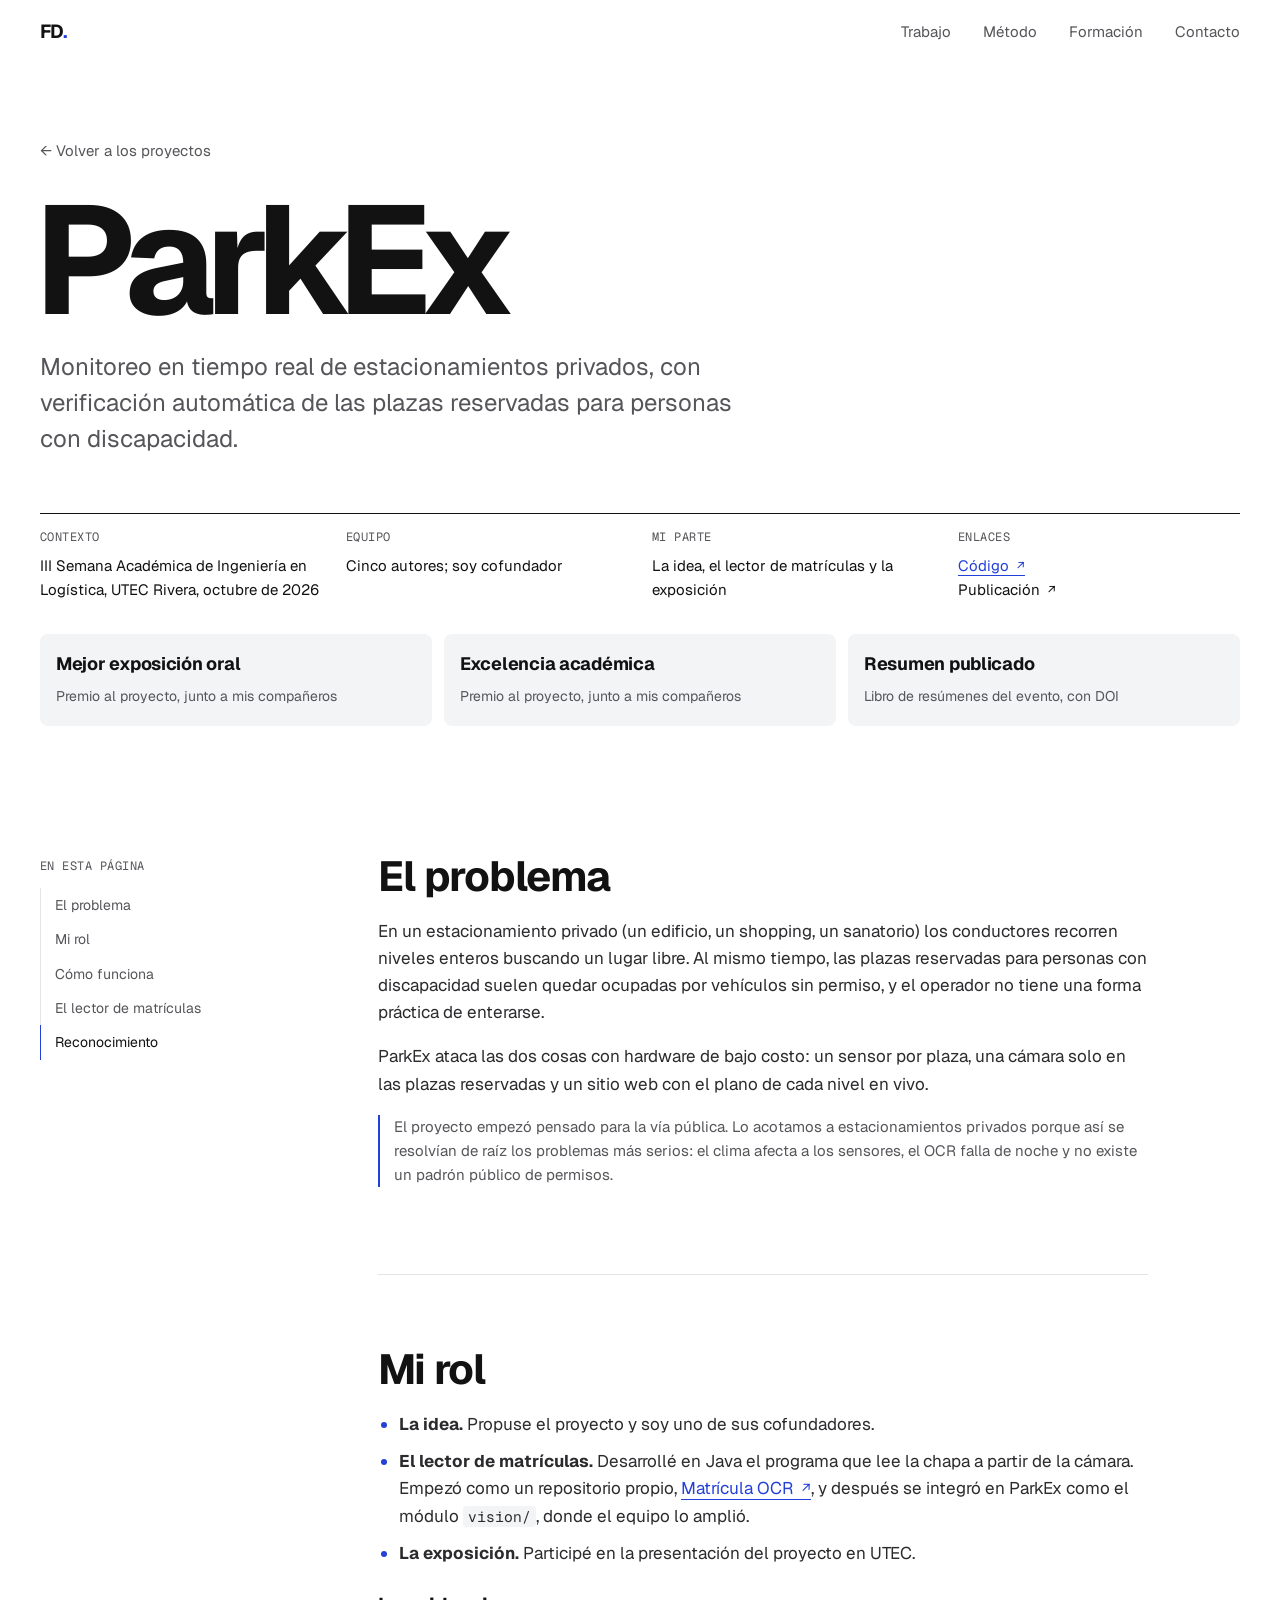
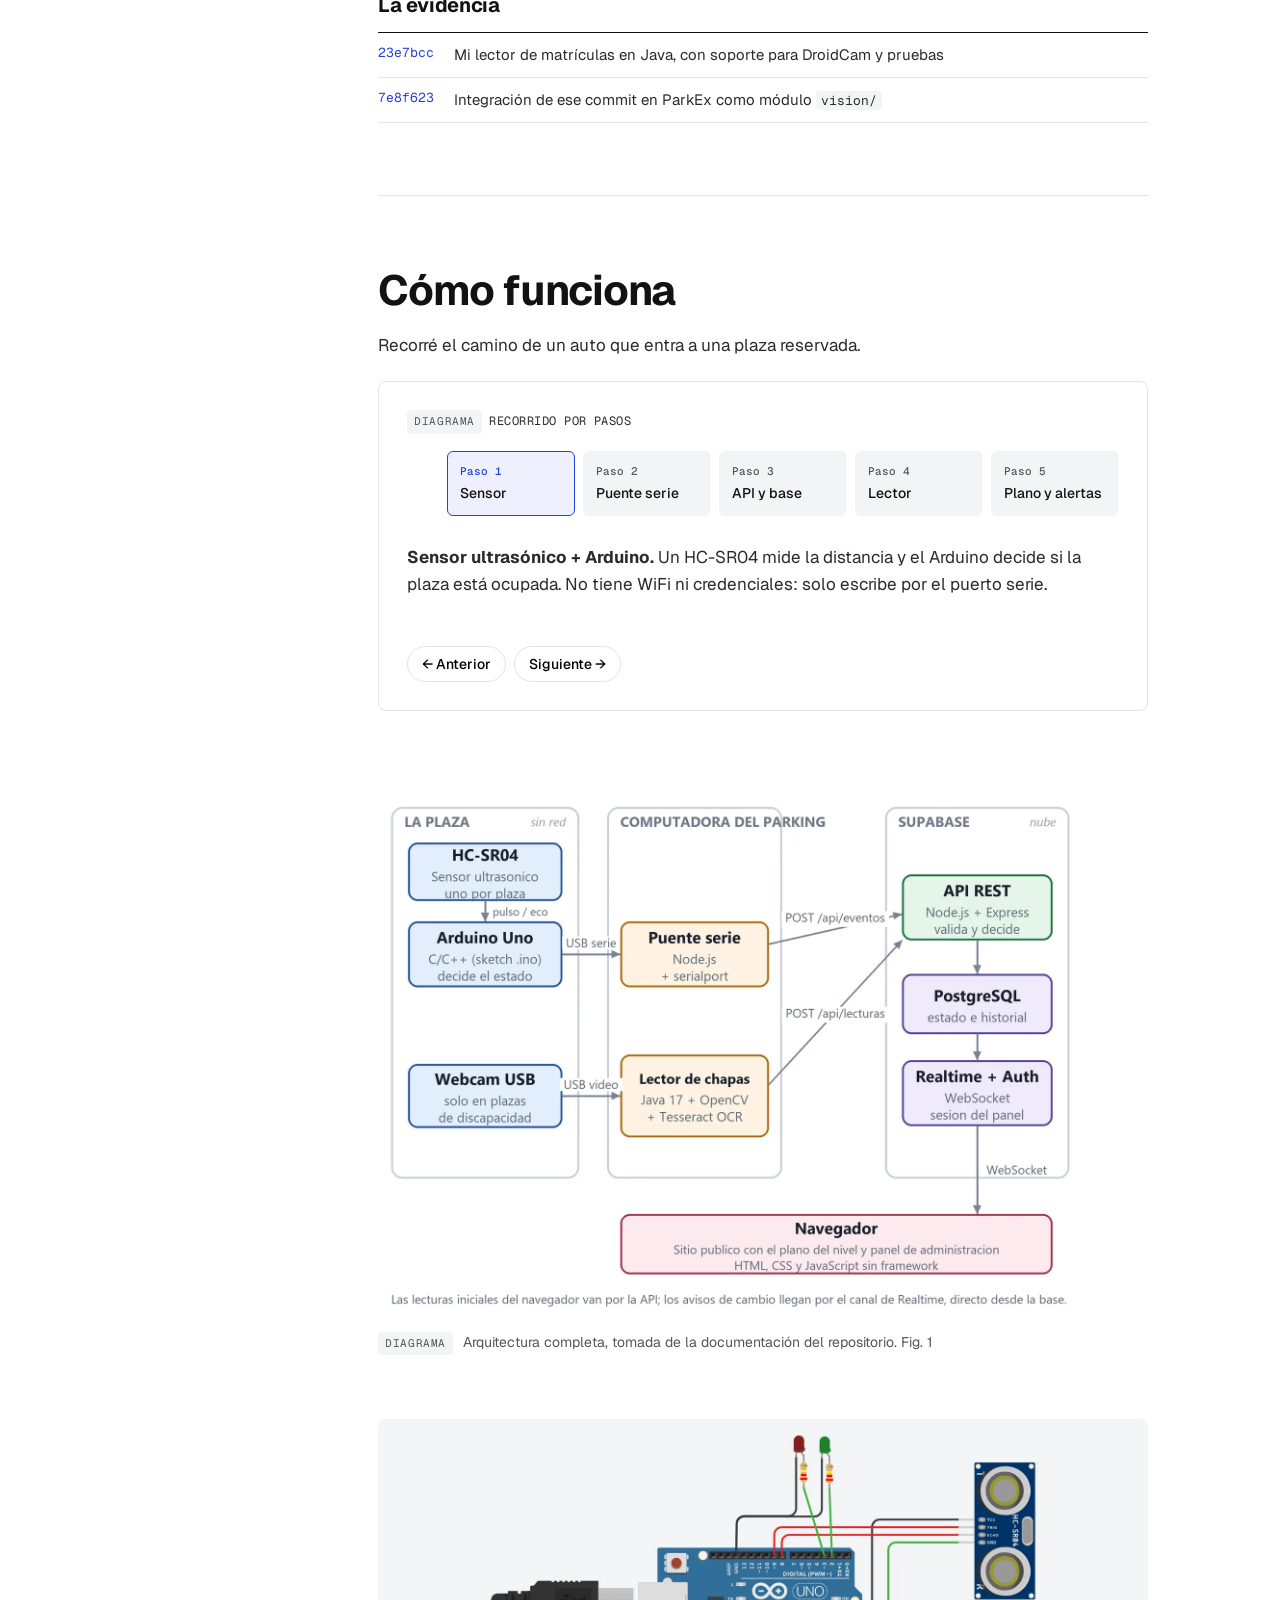
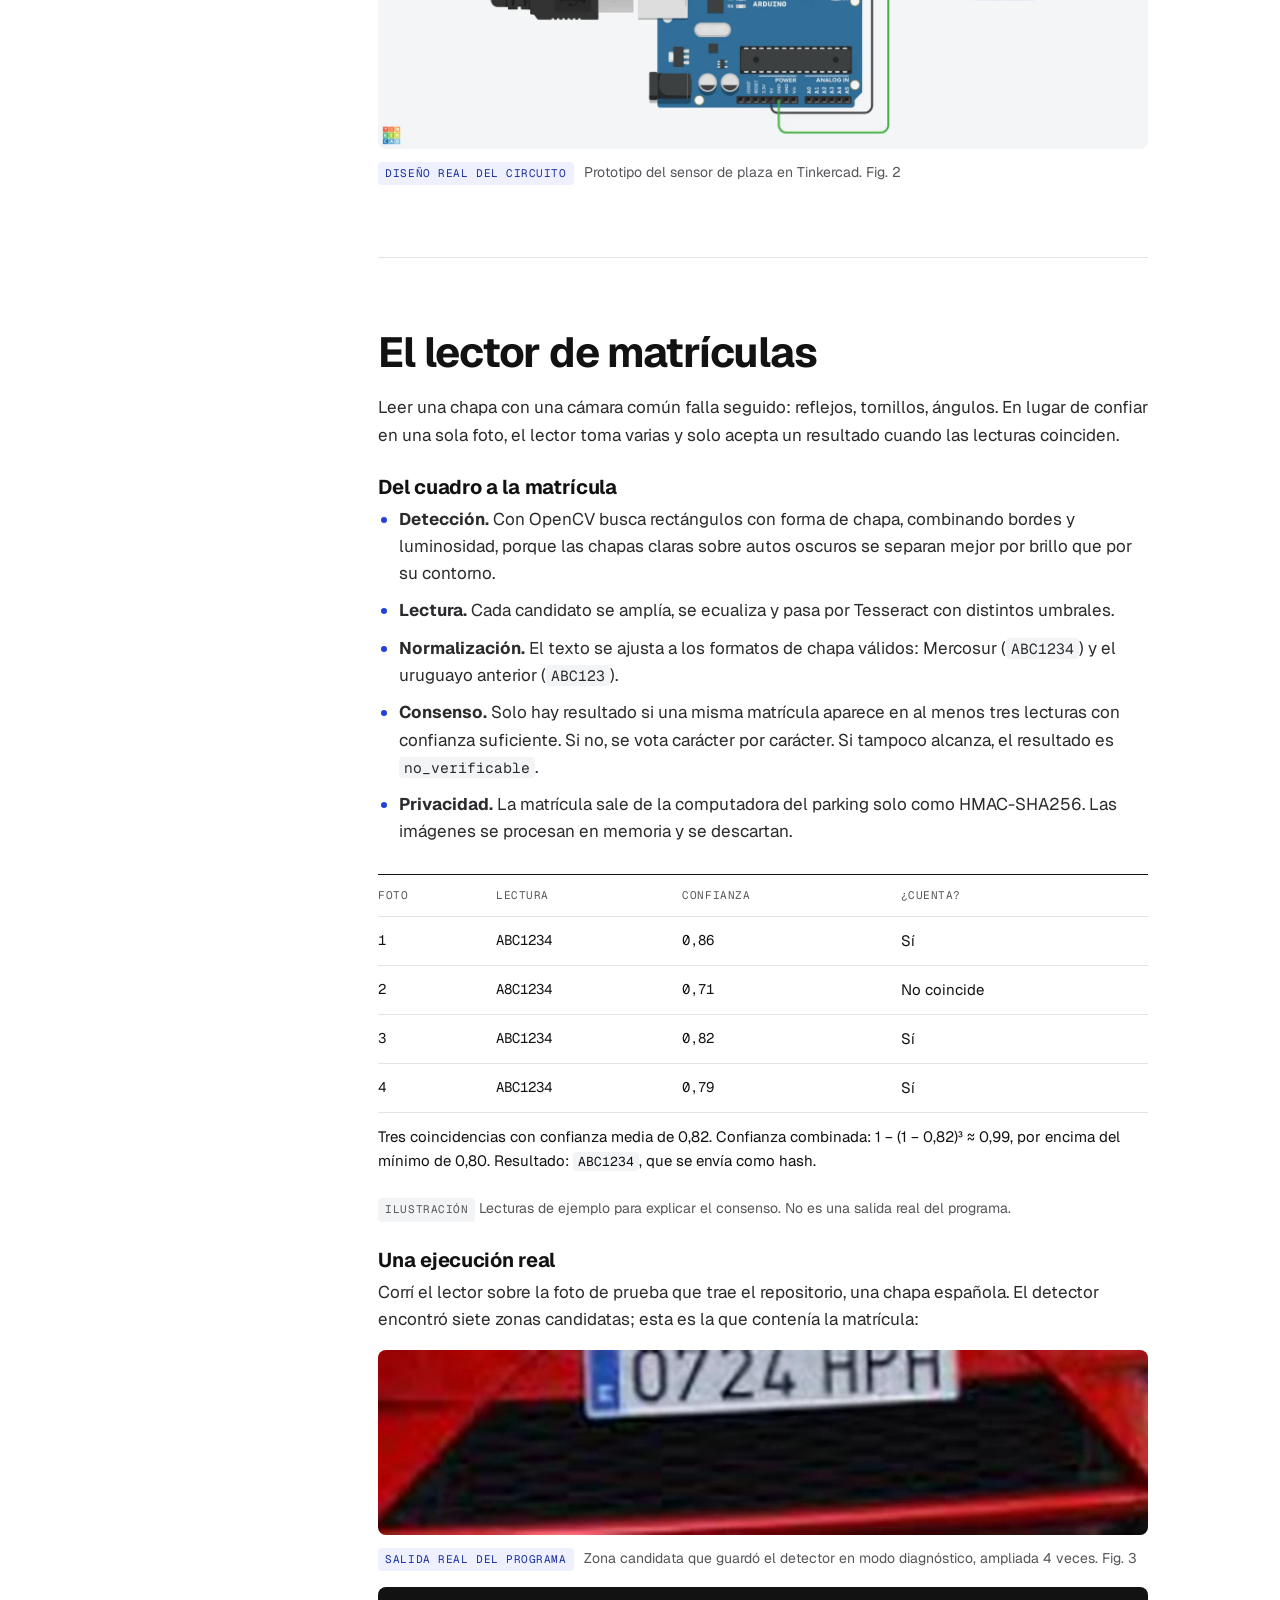
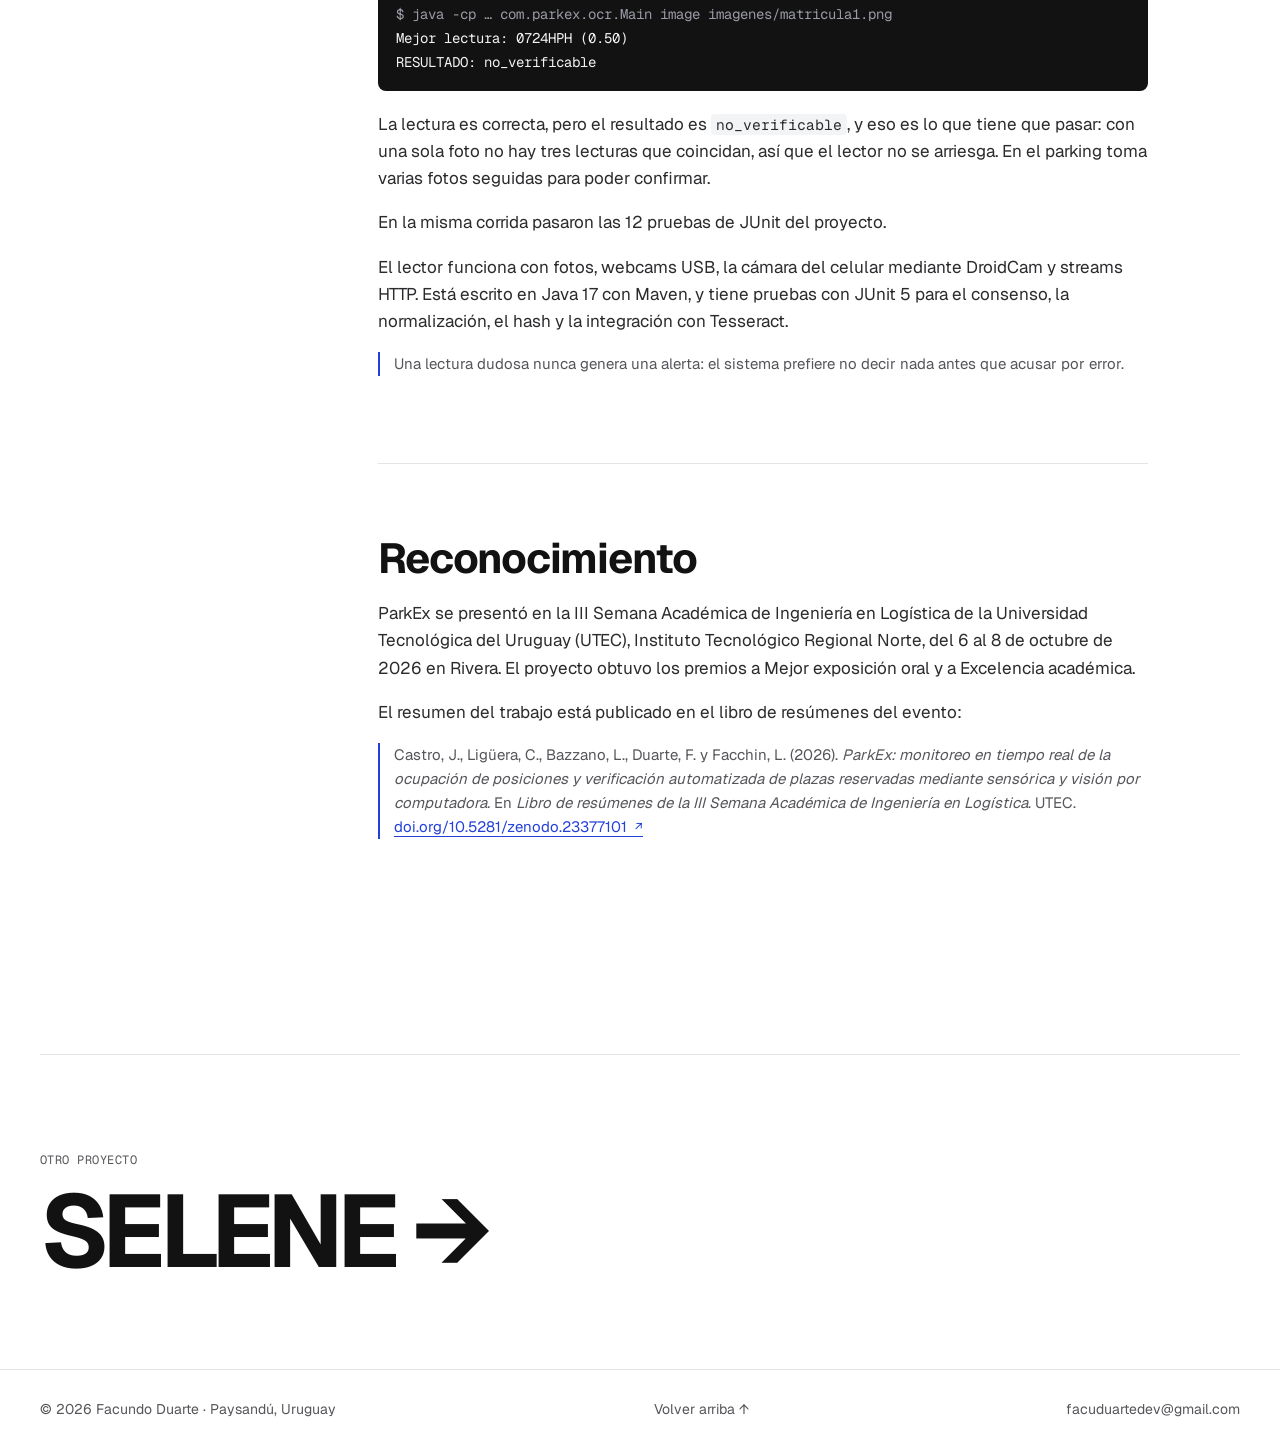
==== commit c8a5fd6c: "ParkEx: ejecución real del lector de matrículas Recorte real que detectó el lector sobre la foto de " ====
--- a/parkex/index.html
+++ b/parkex/index.html
@@ -134,7 +134,6 @@
             </div>
             <figcaption><span class="tipo tipo-real">Diseño real del circuito</span> Prototipo del sensor de plaza en Tinkercad. Fig. 2</figcaption>
           </figure>
-          <!-- Fotos reales del prototipo y de la exposición: pendientes de elegir con Facundo. -->
         </section>
 
         <section id="lector" aria-labelledby="h-lector">
@@ -164,6 +163,20 @@
             </table>
           </div>
 
+          <h3>Una ejecución real</h3>
+          <p>Corrí el lector sobre la foto de prueba que trae el repositorio, una chapa española. El detector encontró siete zonas candidatas; esta es la que contenía la matrícula:</p>
+          <figure class="figura" style="margin-top:16px">
+            <div class="marco" style="background:#fff;box-shadow:inset 0 0 0 1px var(--filete)">
+              <img src="../assets/img/parkex-ocr-candidato.webp" width="868" height="208" loading="lazy" alt="Recorte detectado por el lector: la chapa con el texto 0724 HPH sobre el frente de un auto rojo.">
+            </div>
+            <figcaption><span class="tipo tipo-real">Salida real del programa</span> Zona candidata que guardó el detector en modo diagnóstico, ampliada 4 veces. Fig. 3</figcaption>
+          </figure>
+          <pre class="consola" aria-label="Salida de la consola"><span class="mono-tenue">$ java -cp … com.parkex.ocr.Main image imagenes/matricula1.png</span>
+Mejor lectura: 0724HPH (0.50)
+RESULTADO: no_verificable</pre>
+          <p>La lectura es correcta, pero el resultado es <code>no_verificable</code>, y eso es lo que tiene que pasar: con una sola foto no hay tres lecturas que coincidan, así que el lector no se arriesga. En el parking toma varias fotos seguidas para poder confirmar.</p>
+          <p>En la misma corrida pasaron las 12 pruebas de JUnit del proyecto.</p>
+
           <p>El lector funciona con fotos, webcams USB, la cámara del celular mediante DroidCam y streams HTTP. Está escrito en Java 17 con Maven, y tiene pruebas con JUnit 5 para el consenso, la normalización, el hash y la integración con Tesseract.</p>
           <p class="nota">Una lectura dudosa nunca genera una alerta: el sistema prefiere no decir nada antes que acusar por error.</p>
         </section>
--- a/assets/css/estilos.css
+++ b/assets/css/estilos.css
@@ -190,6 +190,12 @@
 .evidencia a { text-decoration: none; }
 .evidencia a:hover { color: var(--acento); }
 .evidencia .num { font-family: var(--mono); font-size: 13px; color: var(--acento); }
+
+.consola {
+  margin: 16px 0 20px; padding: 16px 18px; border-radius: var(--radio); overflow-x: auto;
+  background: #121212; color: #f2f3f5; font: 14px/1.7 var(--mono);
+}
+.mono-tenue { color: #9a9ca5; }
 
 .arriba { text-decoration: none; }
 .arriba:hover { color: var(--acento); }
